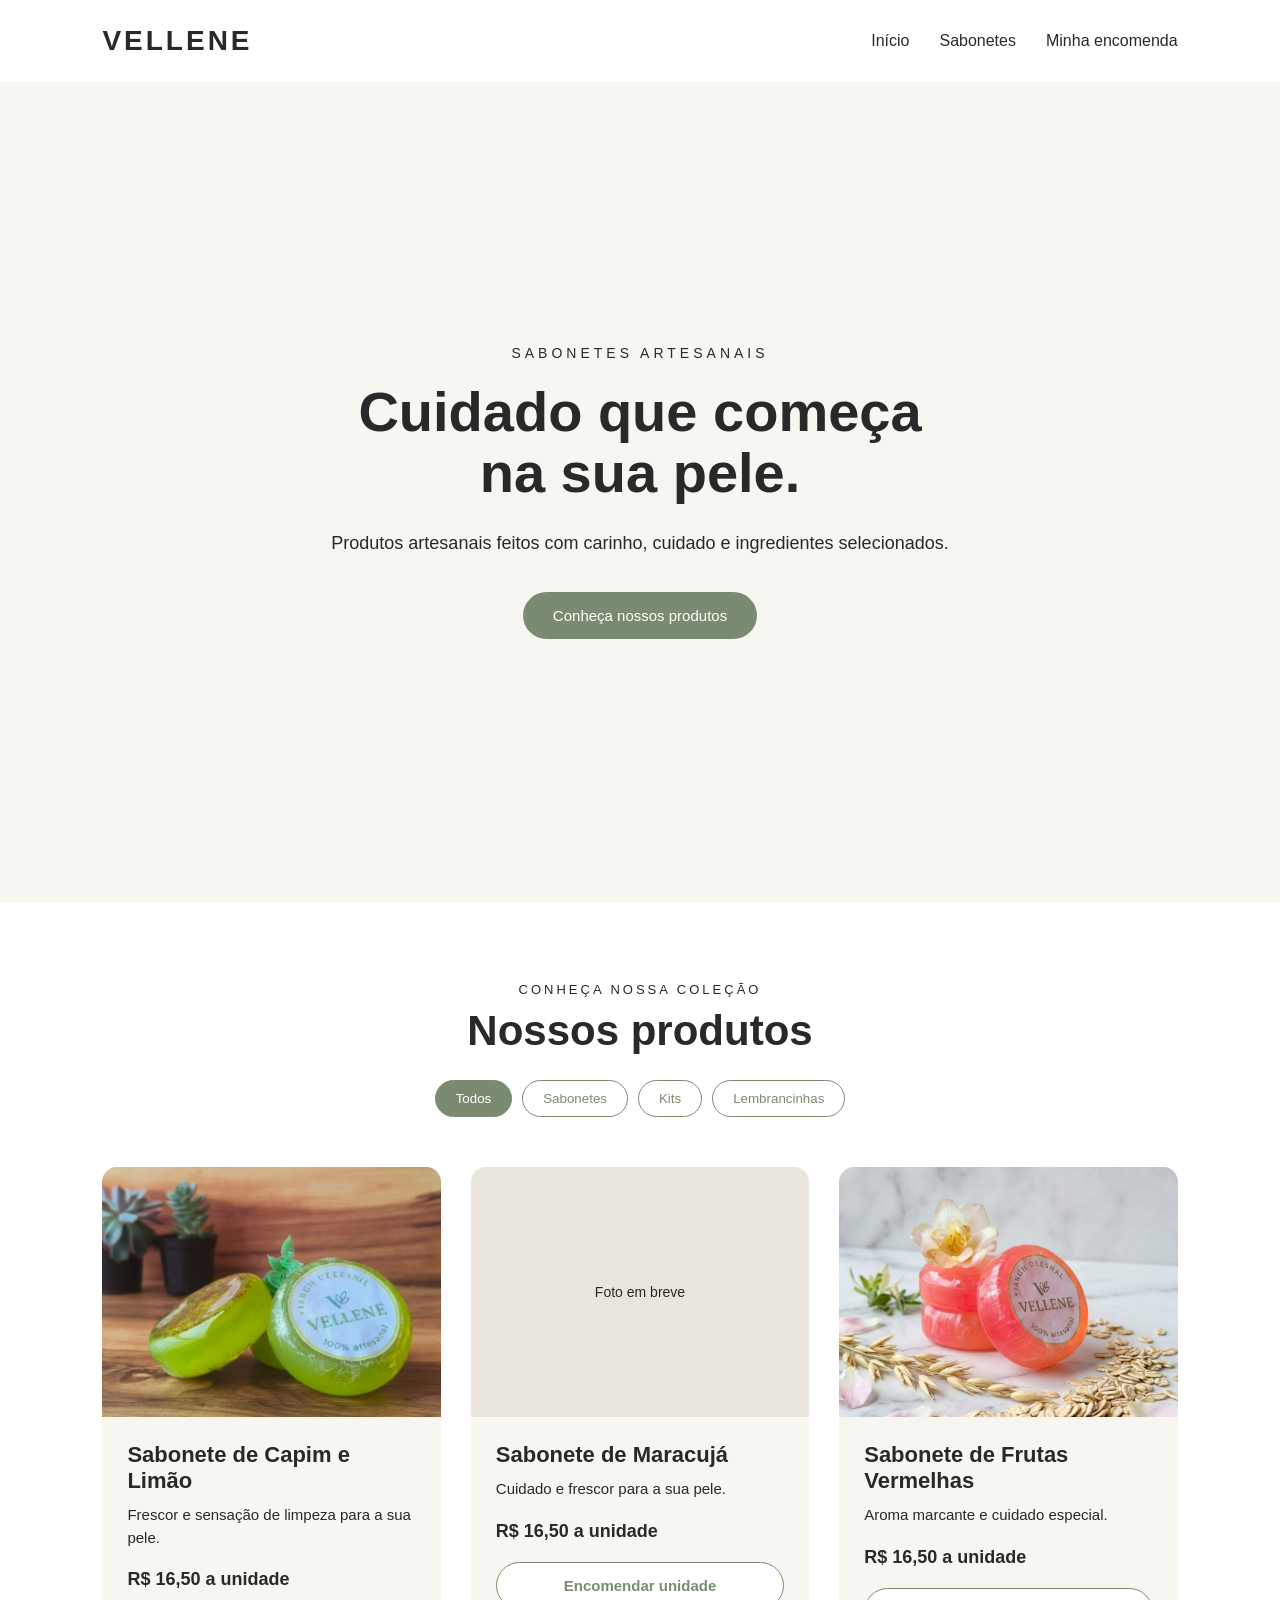
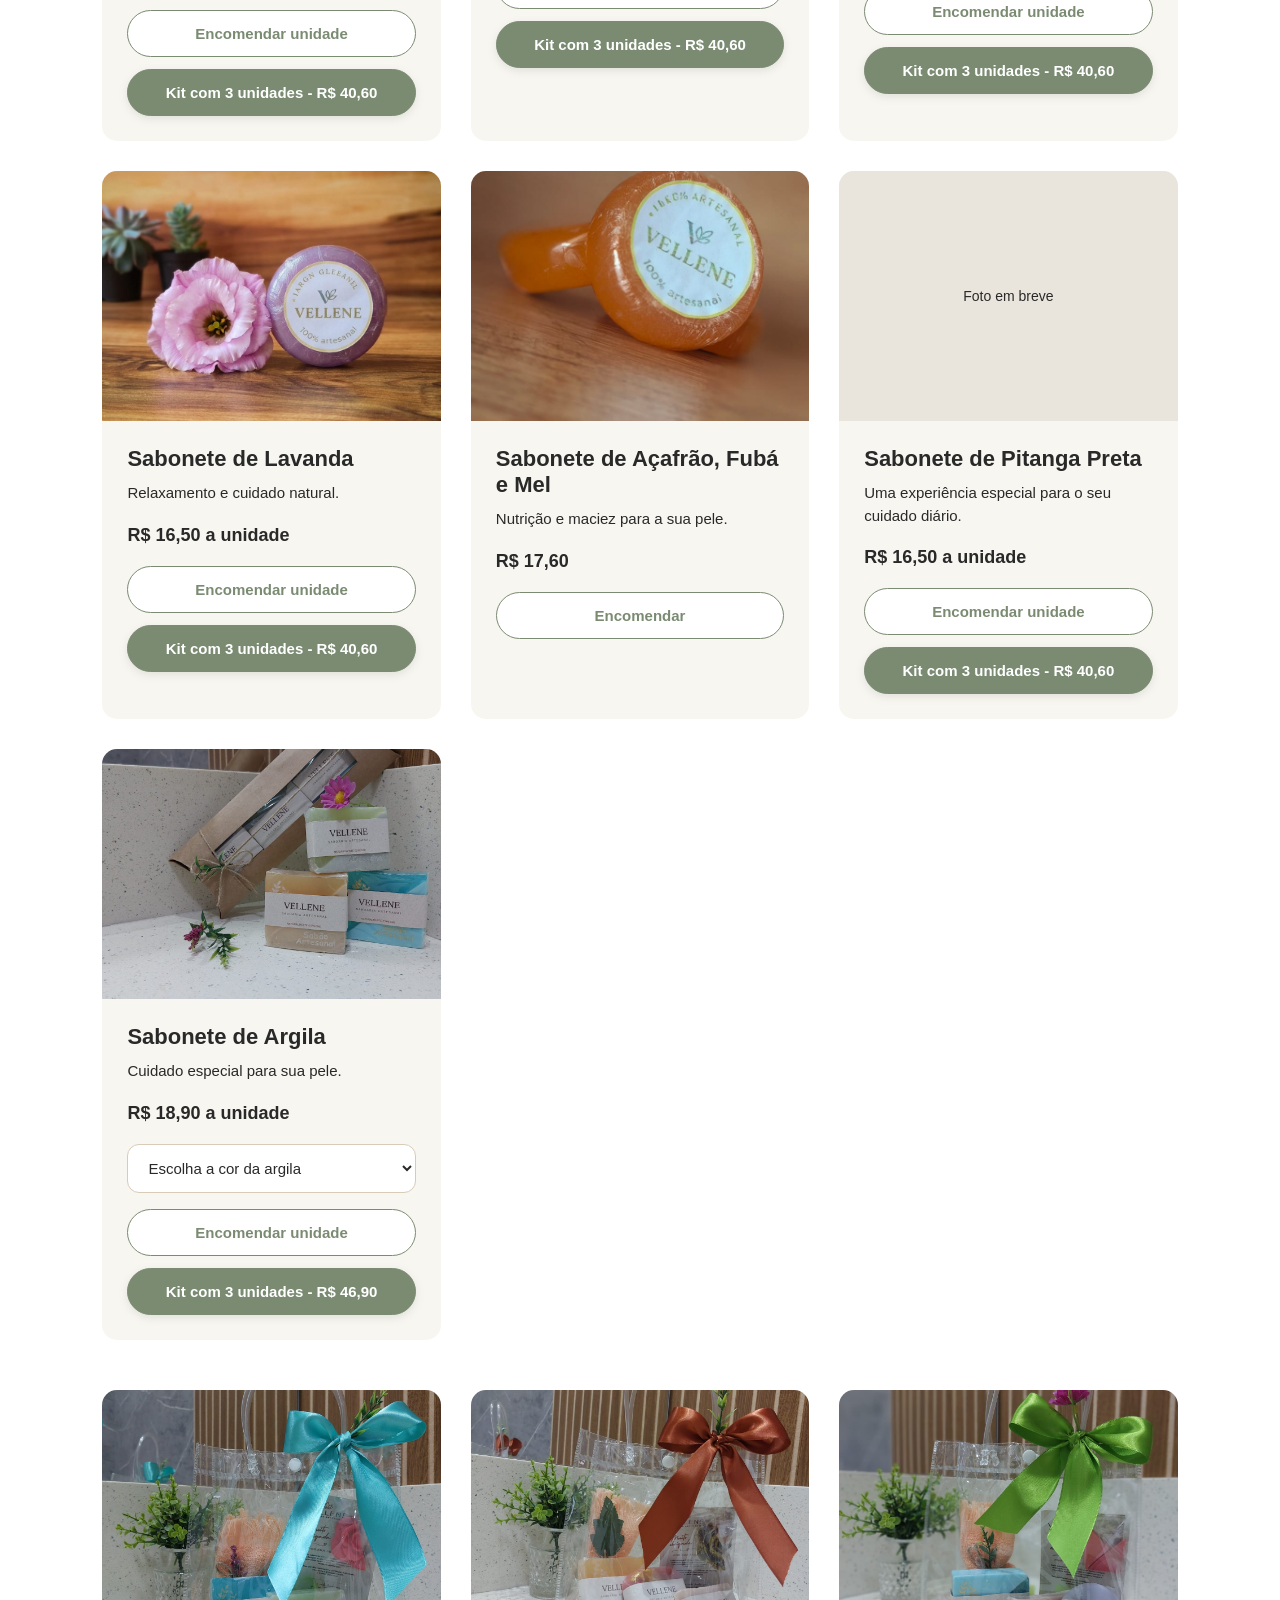
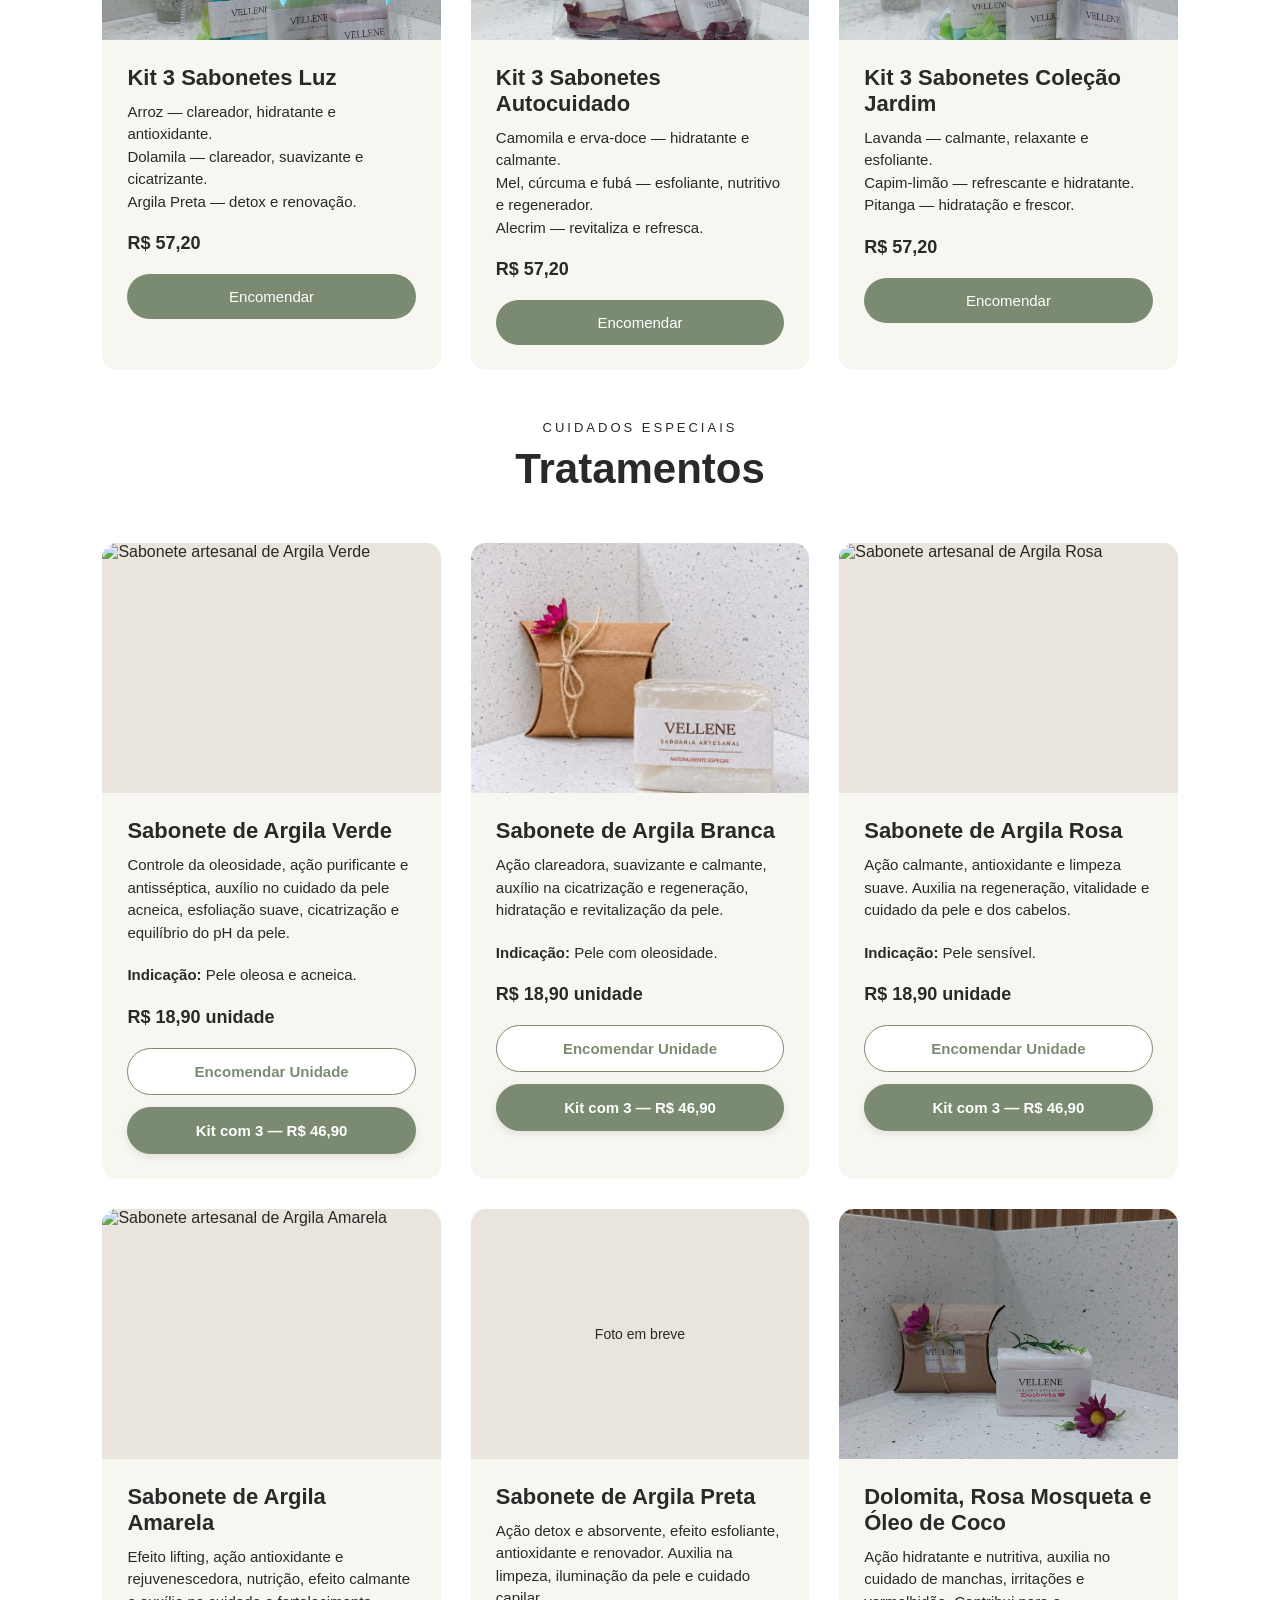
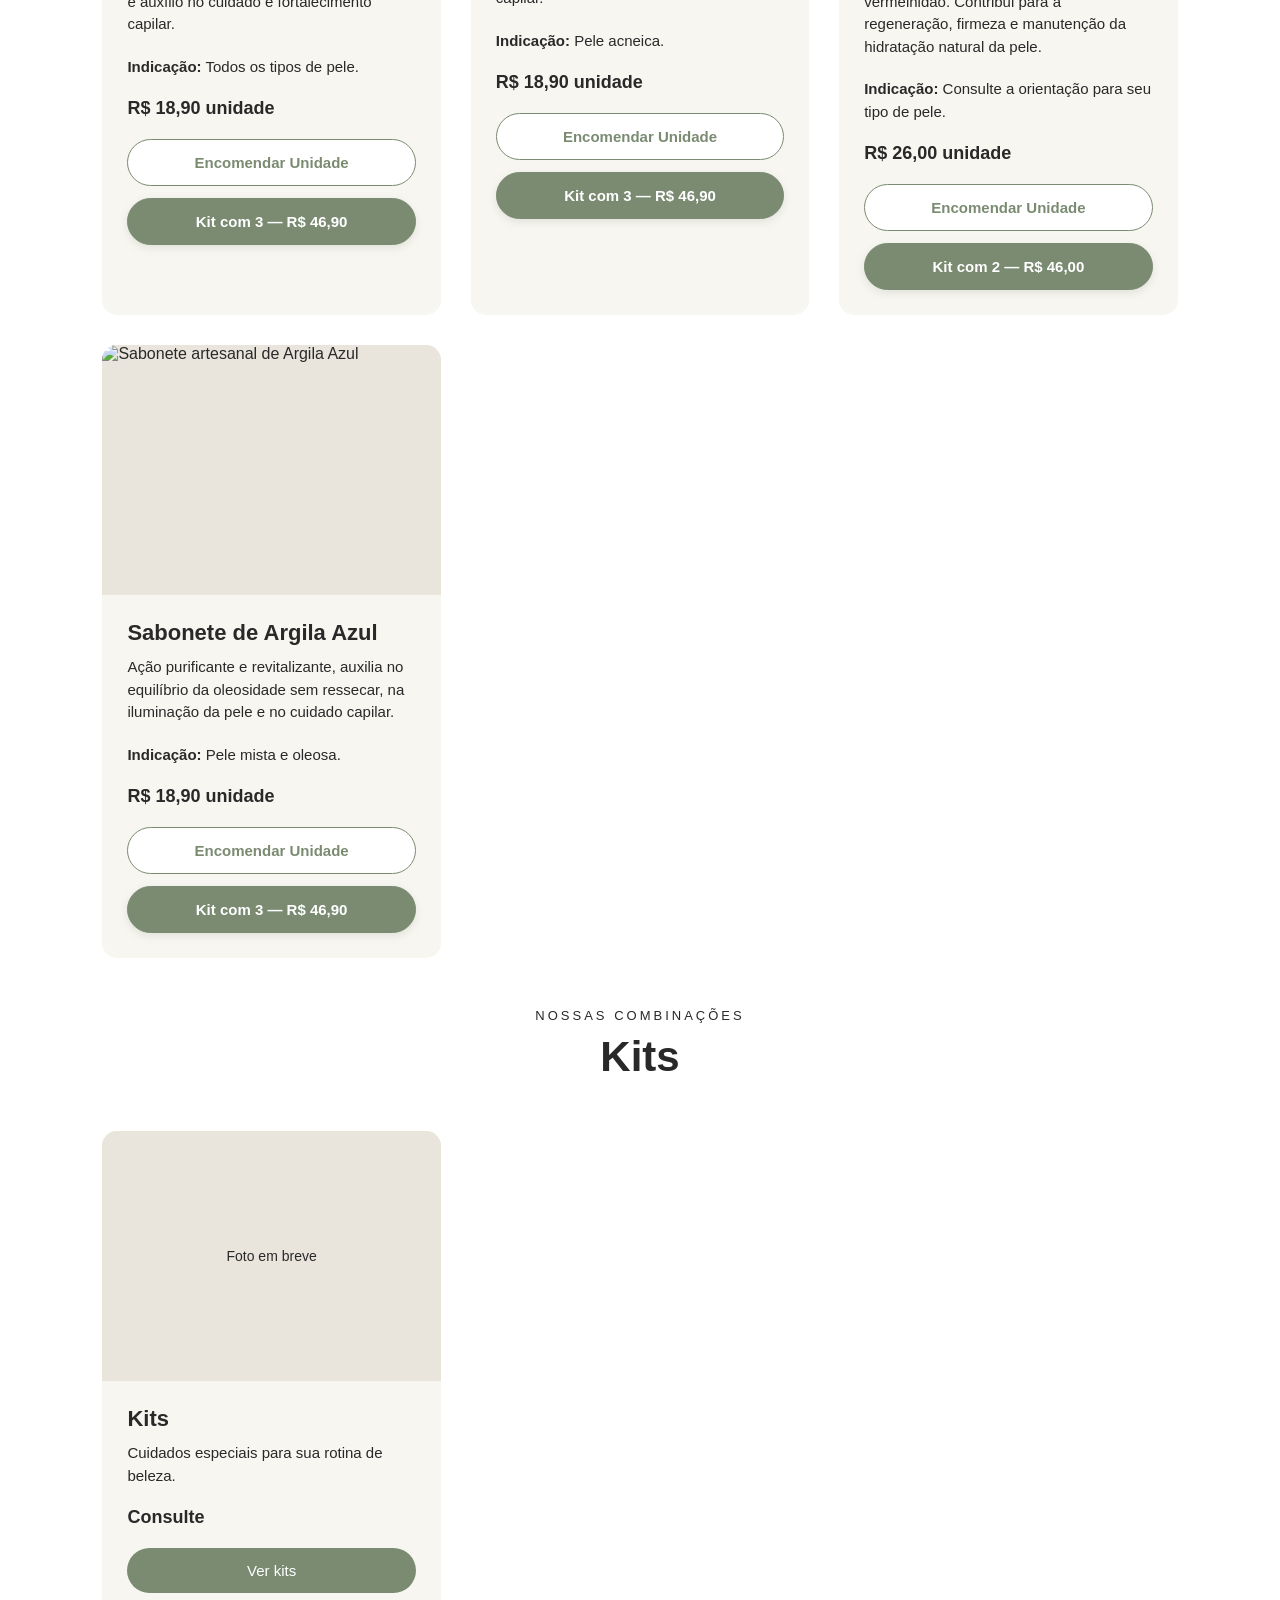
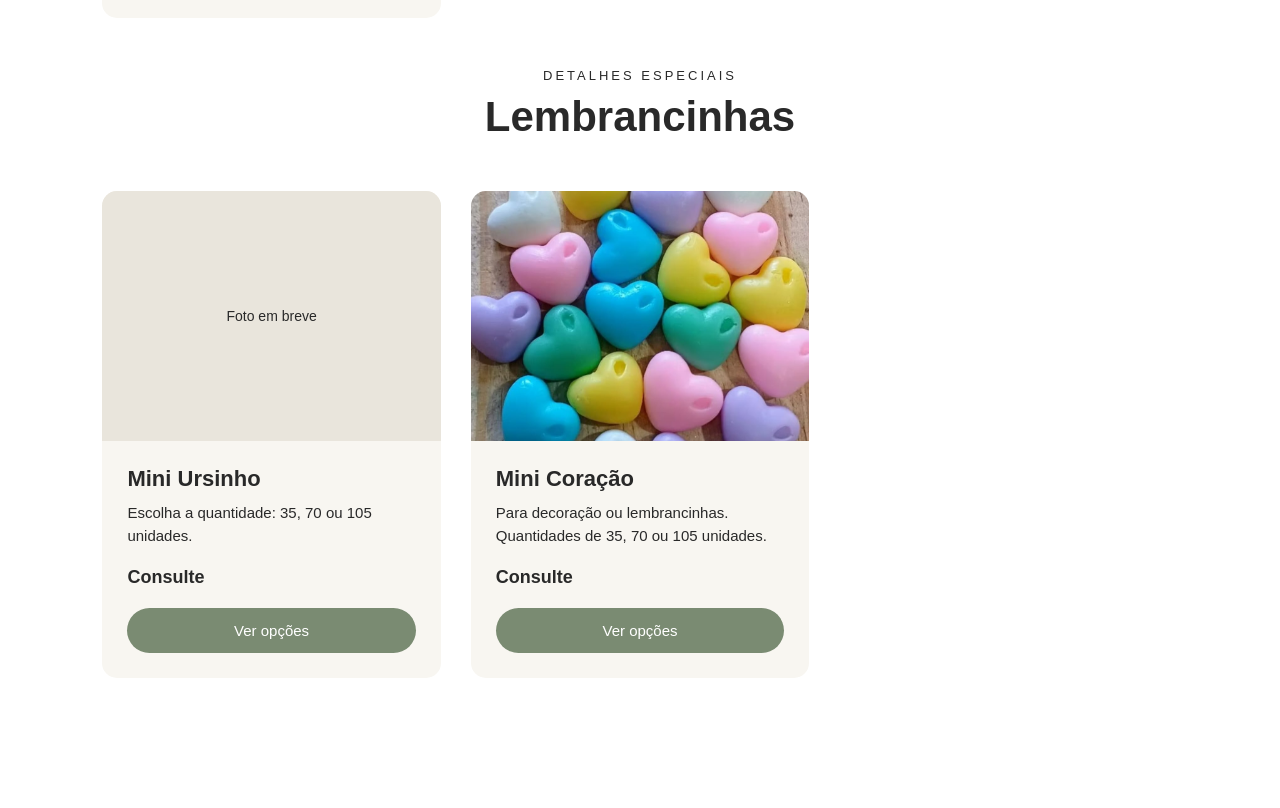
==== index.html @ ea8d0b85 "Add files via upload Primeira publicação do site VELLENE" ====
<!DOCTYPE html>
<html lang="pt-BR">

<head>
    <meta charset="UTF-8">
    <meta name="viewport" content="width=device-width, initial-scale=1.0">

    <title>VELLENE | Sabonetes Artesanais</title>

    <link rel="stylesheet" href="css/styles.css">
</head>

<body>

    <!-- CABEÇALHO -->

    <header>

        <h1>VELLENE</h1>

        <nav>
            <a href="#inicio">Início</a>
            <a href="#sabonetes">Sabonetes</a>
            <a href="encomenda.html">Minha encomenda</a>
        </nav>

    </header>


    <main>

        <!-- HERO -->

        <section class="hero" id="inicio">

            <div class="hero-content">

                <p class="hero-subtitle">
                    SABONETES ARTESANAIS
                </p>

                <h2>
                    Cuidado que começa<br>
                    na sua pele.
                </h2>

                <p class="hero-text">
                    Produtos artesanais feitos com carinho,
                    cuidado e ingredientes selecionados.
                </p>

                <a href="#sabonetes" class="hero-button">
                    Conheça nossos produtos
                </a>

            </div>

        </section>


        <!-- PRODUTOS -->

        <section class="products">

            <div class="products-header">

                <p>CONHEÇA NOSSA COLEÇÃO</p>

                <h2>Nossos produtos</h2>


                <!-- FILTROS -->

                <div class="category-buttons">

                    <button
                        class="category-button active"
                        data-category="todos">
                        Todos
                    </button>

                    <button
                        class="category-button"
                        data-category="sabonetes">
                        Sabonetes
                    </button>

                    <button
                        class="category-button"
                        data-category="kits">
                        Kits
                    </button>

                    <button
                        class="category-button"
                        data-category="lembrancinhas">
                        Lembrancinhas
                    </button>

                </div>

            </div>


            
<!-- SABONETES -->

<section id="sabonetes">

    <div class="products-grid">

        <!-- CAPIM E LIMÃO -->
        <div class="product-card" data-category="sabonetes">

            <div class="product-image">
    <img
        src="images/sabonete-capim-limao.jpg"
        alt="Sabonete artesanal de Capim e Limão"
    >
</div>

            <div class="product-info">
                <h3>Sabonete de Capim e Limão</h3>

                <p>Frescor e sensação de limpeza para a sua pele.</p>

                <span class="product-price">R$ 16,50 a unidade</span>

                <button class="order-button"
                    data-product="Sabonete de Capim e Limão"
                    data-price="16.50">
                    Encomendar unidade
                </button>

                <button class="order-button"
                    data-product="Kit 3 unidades - Capim e Limão"
                    data-price="40.60">
                    Kit com 3 unidades - R$ 40,60
                </button>
            </div>
        </div>

        <!-- MARACUJÁ -->
        <div class="product-card" data-category="sabonetes">

            <div class="product-image">
                <span>Foto em breve</span>
            </div>

            <div class="product-info">
                <h3>Sabonete de Maracujá</h3>

                <p>Cuidado e frescor para a sua pele.</p>

                <span class="product-price">R$ 16,50 a unidade</span>

                <button class="order-button"
                    data-product="Sabonete de Maracujá"
                    data-price="16.50">
                    Encomendar unidade
                </button>

                <button class="order-button"
                    data-product="Kit 3 unidades - Maracujá"
                    data-price="40.60">
                    Kit com 3 unidades - R$ 40,60
                </button>
            </div>
        </div>

        <!-- FRUTAS VERMELHAS -->
        <div class="product-card" data-category="sabonetes">

            <div class="product-image">
    <img
        src="images/sabonete-frutas-vermelhas.jpg"
        alt="Sabonete artesanal de Frutas Vermelhas"
    >
</div>

            <div class="product-info">
                <h3>Sabonete de Frutas Vermelhas</h3>

                <p>Aroma marcante e cuidado especial.</p>

                <span class="product-price">R$ 16,50 a unidade</span>

                <button class="order-button"
                    data-product="Sabonete de Frutas Vermelhas"
                    data-price="16.50">
                    Encomendar unidade
                </button>

                <button class="order-button"
                    data-product="Kit 3 unidades - Frutas Vermelhas"
                    data-price="40.60">
                    Kit com 3 unidades - R$ 40,60
                </button>
            </div>
        </div>

        <!-- LAVANDA -->
        <div class="product-card" data-category="sabonetes">

            <div class="product-image">
    <img
        src="images/sabonete-lavanda.jpg"
        alt="Sabonete artesanal de Lavanda"
    >
</div>

            <div class="product-info">
                <h3>Sabonete de Lavanda</h3>

                <p>Relaxamento e cuidado natural.</p>

                <span class="product-price">R$ 16,50 a unidade</span>

                <button class="order-button"
                    data-product="Sabonete de Lavanda"
                    data-price="16.50">
                    Encomendar unidade
                </button>

                <button class="order-button"
                    data-product="Kit 3 unidades - Lavanda"
                    data-price="40.60">
                    Kit com 3 unidades - R$ 40,60
                </button>
            </div>
        </div>

        <!-- AÇAFRÃO, FUBÁ E MEL -->
        <div class="product-card" data-category="sabonetes">

            <div class="product-image">
    <img
        src="images/sabonete-acafrao-fuba-mel.jpg"
        alt="Sabonete artesanal de Açafrão, Fubá e Mel"
    >
</div>

            <div class="product-info">
                <h3>Sabonete de Açafrão, Fubá e Mel</h3>

                <p>Nutrição e maciez para a sua pele.</p>

                <span class="product-price">R$ 17,60</span>

                <button class="order-button"
                    data-product="Sabonete de Açafrão, Fubá e Mel"
                    data-price="17.60">
                    Encomendar
                </button>
            </div>
        </div>

        <!-- PITANGA PRETA -->
        <div class="product-card" data-category="sabonetes">

            <div class="product-image">
                <span>Foto em breve</span>
            </div>

            <div class="product-info">
                <h3>Sabonete de Pitanga Preta</h3>

                <p>Uma experiência especial para o seu cuidado diário.</p>

                <span class="product-price">R$ 16,50 a unidade</span>

                <button class="order-button"
                    data-product="Sabonete de Pitanga Preta"
                    data-price="16.50">
                    Encomendar unidade
                </button>

                <button class="order-button"
                    data-product="Kit 3 unidades - Pitanga Preta"
                    data-price="40.60">
                    Kit com 3 unidades - R$ 40,60
                </button>
            </div>
        </div>

        <!-- ARGILA -->
        <div class="product-card" data-category="sabonetes">

            <div class="product-image">
    <img
        src="images/sabonete-argila.jpg"
        alt="Sabonete artesanal de Argila"
    >
</div>

            <div class="product-info">
                <h3>Sabonete de Argila</h3>

                <p>Cuidado especial para sua pele.</p>

                <span class="product-price">R$ 18,90 a unidade</span>

                <select class="order-option">
                    <option value="">Escolha a cor da argila</option>
                    <option>Branca</option>
                    <option>Verde</option>
                    <option>Amarela</option>
                    <option>Rosa</option>
                    <option>Preta</option>
                </select>

                <button class="order-button"
                    data-product="Sabonete de Argila"
                    data-price="18.90">
                    Encomendar unidade
                </button>

                <button class="order-button"
                    data-product="Kit 3 unidades - Sabonete de Argila"
                    data-price="46.90">
                    Kit com 3 unidades - R$ 46,90
                </button>
            </div>
        </div>

    </div>

</section>



            <!-- KITS -->

            <section id="kits">
    <div class="products-grid">

        <div class="product-card" data-category="kits">
            <div class="product-image">
    <img
        src="images/kit-luz.jpg"
        alt="Kit 3 Sabonetes Luz"
    >
</div>

            <div class="product-info">
                <h3>Kit 3 Sabonetes Luz</h3>

                <p>
                    Arroz — clareador, hidratante e antioxidante.<br>
                    Dolamila — clareador, suavizante e cicatrizante.<br>
                    Argila Preta — detox e renovação.
                </p>

                <span class="product-price">R$ 57,20</span>

                <button class="order-button"
                    data-product="Kit 3 Sabonetes Luz"
                    data-price="57.20">
                    Encomendar
                </button>
            </div>
        </div>


        <div class="product-card" data-category="kits">
            <div class="product-image">
    <img
        src="images/kit-autocuidado.jpg"
        alt="Kit 3 Sabonetes Autocuidado"
    >
</div>

            <div class="product-info">
                <h3>Kit 3 Sabonetes Autocuidado</h3>

                <p>
                    Camomila e erva-doce — hidratante e calmante.<br>
                    Mel, cúrcuma e fubá — esfoliante, nutritivo e regenerador.<br>
                    Alecrim — revitaliza e refresca.
                </p>

                <span class="product-price">R$ 57,20</span>

                <button class="order-button"
                    data-product="Kit 3 Sabonetes Autocuidado"
                    data-price="57.20">
                    Encomendar
                </button>
            </div>
        </div>


        <div class="product-card" data-category="kits">
            <div class="product-image">
    <img
        src="images/kit-jardim.jpg"
        alt="Kit 3 Sabonetes Coleção Jardim"
    >
</div>

            <div class="product-info">
                <h3>Kit 3 Sabonetes Coleção Jardim</h3>

                <p>
                    Lavanda — calmante, relaxante e esfoliante.<br>
                    Capim-limão — refrescante e hidratante.<br>
                    Pitanga — hidratação e frescor.
                </p>

                <span class="product-price">R$ 57,20</span>

                <button class="order-button"
                    data-product="Kit 3 Sabonetes Coleção Jardim"
                    data-price="57.20">
                    Encomendar
                </button>
            </div>
        </div>

    </div>
</section>


                    

<!-- TRATAMENTOS -->

<section id="tratamentos">

    <div class="products-header">
        <p>CUIDADOS ESPECIAIS</p>
        <h2>Tratamentos</h2>
    </div>

    <div class="products-grid">

        <!-- ARGILA VERDE -->
        <div class="product-card" data-category="tratamentos">
            <div class="product-image">
                <img
                    src="images/sabonete-argila-verde.jpg"
                    alt="Sabonete artesanal de Argila Verde"
                >

            </div>

            <div class="product-info">
                <h3>Sabonete de Argila Verde</h3>
                <p>
                    Controle da oleosidade, ação purificante e antisséptica,
                    auxílio no cuidado da pele acneica, esfoliação suave,
                    cicatrização e equilíbrio do pH da pele.
                </p>
                <p><strong>Indicação:</strong> Pele oleosa e acneica.</p>

                <span class="product-price">R$ 18,90 unidade</span>

                
<button class="order-button"
    data-product="Sabonete de Argila Verde"
    data-price="18.90">
    Encomendar Unidade
</button>

<button class="order-button"
    data-product="Kit 3 unidades - Sabonete de Argila Verde"
    data-price="46.90">
    Kit com 3 — R$ 46,90
</button>

            </div>
        </div>

        <!-- ARGILA BRANCA -->
        <div class="product-card" data-category="tratamentos">
            <div class="product-image">
                <img
                    src="images/sabonete-argila-azul.jpg"
                    alt="Sabonete artesanal de Argila Branca"
                >

            </div>

            <div class="product-info">
                <h3>Sabonete de Argila Branca</h3>
                <p>
                    Ação clareadora, suavizante e calmante,
                    auxílio na cicatrização e regeneração,
                    hidratação e revitalização da pele.
                </p>
                <p><strong>Indicação:</strong> Pele com oleosidade.</p>

                <span class="product-price">R$ 18,90 unidade</span>

                <button class="order-button"
                    data-product="Sabonete de Argila Branca"
                    data-price="18.90">
                    Encomendar Unidade
                </button>

                <button class="order-button"
                    data-product="Kit 3 unidades - Sabonete de Argila Branca"
                    data-price="46.90">
                    Kit com 3 — R$ 46,90
                </button>
            </div>
        </div>

        <!-- ARGILA ROSA -->
        <div class="product-card" data-category="tratamentos">
            <div class="product-image">
                <img
                    src="images/sabonete-argila-rosa.jpg"
                    alt="Sabonete artesanal de Argila Rosa"
                >

            </div>

            <div class="product-info">
                <h3>Sabonete de Argila Rosa</h3>
                <p>
                    Ação calmante, antioxidante e limpeza suave.
                    Auxilia na regeneração, vitalidade e cuidado
                    da pele e dos cabelos.
                </p>
                <p><strong>Indicação:</strong> Pele sensível.</p>

                <span class="product-price">R$ 18,90 unidade</span>

                <button class="order-button"
                    data-product="Sabonete de Argila Rosa"
                    data-price="18.90">
                    Encomendar Unidade
                </button>

                <button class="order-button"
                    data-product="Kit 3 unidades - Sabonete de Argila Rosa"
                    data-price="46.90">
                    Kit com 3 — R$ 46,90
                </button>
            </div>
        </div>

        <!-- ARGILA AMARELA -->
        <div class="product-card" data-category="tratamentos">
            <div class="product-image">
                <img
                    src="images/sabonete-argila-amarela.jpg"
                    alt="Sabonete artesanal de Argila Amarela"
                >
            </div>

            <div class="product-info">
                <h3>Sabonete de Argila Amarela</h3>
                <p>
                    Efeito lifting, ação antioxidante e rejuvenescedora,
                    nutrição, efeito calmante e auxílio no cuidado
                    e fortalecimento capilar.
                </p>
                <p><strong>Indicação:</strong> Todos os tipos de pele.</p>

                <span class="product-price">R$ 18,90 unidade</span>

                <button class="order-button"
                    data-product="Sabonete de Argila Amarela"
                    data-price="18.90">
                    Encomendar Unidade
                </button>

                <button class="order-button"
                    data-product="Kit 3 unidades - Sabonete de Argila Amarela"
                    data-price="46.90">
                    Kit com 3 — R$ 46,90
                </button>
            </div>
        </div>

        <!-- ARGILA PRETA -->
        <div class="product-card" data-category="tratamentos">
            <div class="product-image">
                <span>Foto em breve</span>
            </div>

            <div class="product-info">
                <h3>Sabonete de Argila Preta</h3>
                <p>
                    Ação detox e absorvente, efeito esfoliante,
                    antioxidante e renovador. Auxilia na limpeza,
                    iluminação da pele e cuidado capilar.
                </p>
                <p><strong>Indicação:</strong> Pele acneica.</p>

                <span class="product-price">R$ 18,90 unidade</span>

                <button class="order-button"
                    data-product="Sabonete de Argila Preta"
                    data-price="18.90">
                    Encomendar Unidade
                </button>

                <button class="order-button"
                    data-product="Kit 3 unidades - Sabonete de Argila Preta"
                    data-price="46.90">
                    Kit com 3 — R$ 46,90
                </button>
            </div>
        </div>

        <!-- DOLOMITA, ROSA MOSQUETA E ÓLEO DE COCO -->
        <div class="product-card" data-category="tratamentos">
            <div class="product-image">
                <img
                    src="images/Sabonete-Argila-Dolamita.jpg"
                    alt="Sabonete artesanal de Dolomita, Rosa Mosqueta e Óleo de Coco"
                >
                </div>

            <div class="product-info">
                <h3>Dolomita, Rosa Mosqueta e Óleo de Coco</h3>
                <p>
                    Ação hidratante e nutritiva, auxilia no cuidado
                    de manchas, irritações e vermelhidão.
                    Contribui para a regeneração, firmeza e
                    manutenção da hidratação natural da pele.
                </p>
                <p><strong>Indicação:</strong> Consulte a orientação para seu tipo de pele.</p>

                <span class="product-price">R$ 26,00 unidade</span>

                <button class="order-button"
                    data-product="Sabonete de Dolomita, Rosa Mosqueta e Óleo de Coco"
                    data-price="26.00">
                    Encomendar Unidade
                </button>

                <button class="order-button"
                    data-product="Kit 2 unidades - Sabonete de Dolomita, Rosa Mosqueta e Óleo de Coco"
                    data-price="46.00">
                    Kit com 2 — R$ 46,00
                </button>
            </div>
        </div>

        <!-- ARGILA AZUL -->
        <div class="product-card" data-category="tratamentos">
            <div class="product-image">
                <img
                    src="images/sabonete-argila-branca.jpg"
                    alt="Sabonete artesanal de Argila Azul"
                >
                </div>

            <div class="product-info">
                <h3>Sabonete de Argila Azul</h3>
                <p>
                    Ação purificante e revitalizante, auxilia no
                    equilíbrio da oleosidade sem ressecar,
                    na iluminação da pele e no cuidado capilar.
                </p>
                <p><strong>Indicação:</strong> Pele mista e oleosa.</p>

                <span class="product-price">R$ 18,90 unidade</span>

                <button class="order-button"
                    data-product="Sabonete de Argila Azul"
                    data-price="18.90">
                    Encomendar Unidade
                </button>

                <button class="order-button"
                    data-product="Kit 3 unidades - Sabonete de Argila Azul"
                    data-price="46.90">
                    Kit com 3 — R$ 46,90
                </button>
            </div>
        </div>

    </div>

</section>




                    <!-- KITS -->

<section id="kits">

    <div class="products-header">
        <p>NOSSAS COMBINAÇÕES</p>
        <h2>Kits</h2>
    </div>

    <div class="products-grid">

        <div class="product-card" data-category="kits">

            <div class="product-image">
                <span>Foto em breve</span>
            </div>

            <div class="product-info">

                <h3>Kits</h3>

                <p>
                    Cuidados especiais para
                    sua rotina de beleza.
                </p>

                <span class="product-price">
                    Consulte
                </span>

                <a href="kits.html" class="order-button">
                    Ver kits
                </a>

            </div>

        </div>

    </div>

</section>


<!-- LEMBRANCINHAS -->

<section id="lembrancinhas">

    <div class="products-header">
        <p>DETALHES ESPECIAIS</p>
        <h2>Lembrancinhas</h2>
    </div>

    <div class="products-grid">

  

        <!-- URSINHO MINI -->

        <div class="product-card" data-category="lembrancinhas">

            <div class="product-image">
                <span>Foto em breve</span>
            </div>

            <div class="product-info">

                <h3>Mini Ursinho</h3>

                <p>
                    Escolha a quantidade:
                    35, 70 ou 105 unidades.
                </p>

                <span class="product-price">
                    Consulte
                </span>

                <a href="lembrancinhas.html" class="order-button">
                    Ver opções
                </a>

            </div>

        </div>


        <!-- CORAÇÂO -->

        <div class="product-card" data-category="lembrancinhas">

            <div class="product-image">
    <img
        src="images/lembrancinhas-coracao.jpg"
        alt="Coração com cor"
    >
</div>

            <div class="product-info">

                <h3>Mini Coração</h3>

                <p>
                    Para decoração ou lembrancinhas.
                    Quantidades de 35, 70 ou 105 unidades.
                </p>

                <span class="product-price">
                    Consulte
                </span>

                <a href="lembrancinhas.html" class="order-button">
                    Ver opções
                </a>

            </div>

        </div>

    </div>

</section>

    </main>

    <script src="script.js"></script>
</body>
</html>
---- css/styles.css ----
* {
    margin: 0;
    padding: 0;
    box-sizing: border-box;
}


:root {

    --creme: #F8F6F1;

    --preto: #292929;

    --verde: #7A8B72;

    --bege: #D8CBB8;

    --marrom: #8B7561;

}


body {

    font-family: Arial, sans-serif;

    background-color: var(--creme);

    color: var(--preto);

}


/* =========================
   CABEÇALHO
========================= */

header {

    position: sticky;

    top: 0;

    z-index: 1000;

    display: flex;

    justify-content: space-between;

    align-items: center;

    padding: 25px 8%;

    background-color: white;

}


header h1 {

    font-size: 28px;

    letter-spacing: 3px;

}


nav {

    display: flex;

    gap: 30px;

}


nav a {

    text-decoration: none;

    color: var(--preto);

    font-size: 16px;

    transition: 0.3s;

}


nav a:hover {

    color: var(--verde);

}


/* =========================
   HERO
========================= */

.hero {

    min-height: calc(100vh - 80px);

    display: flex;

    align-items: center;

    justify-content: center;

    text-align: center;

    padding: 80px 8%;

}


.hero-content {

    max-width: 700px;

}


.hero-subtitle {

    font-size: 14px;

    letter-spacing: 4px;

    margin-bottom: 20px;

}


.hero h2 {

    font-size: 56px;

    line-height: 1.1;

    margin-bottom: 25px;

}


.hero-text {

    font-size: 18px;

    line-height: 1.6;

    margin-bottom: 35px;

}


.hero-button {

    display: inline-block;

    padding: 15px 30px;

    border-radius: 30px;

    background-color: var(--verde);

    color: white;

    text-decoration: none;

    font-size: 15px;

    transition: 0.3s;

}


.hero-button:hover {

    background-color: var(--marrom);

    transform: translateY(-3px);

}


/* =========================
   PRODUTOS
========================= */

.products {

    padding: 80px 8%;

    background-color: white;

}


.products-header {

    text-align: center;

    margin-bottom: 50px;

}


.products-header p {

    font-size: 13px;

    letter-spacing: 3px;

    margin-bottom: 10px;

}


.products-header h2 {
    font-size: 42px;
    margin-top: 5px;
}

.order-section .products-header {
    margin-bottom: 60px;
}

.order-section .products-header p {
    color: var(--verde);
    font-weight: bold;
}

.products-grid {

    display: grid;

    grid-template-columns:
        repeat(3, 1fr);

    gap: 30px;

    margin-bottom: 50px;

}


.product-card {

    background-color: var(--creme);

    border-radius: 15px;

    overflow: hidden;

    transition: 0.3s;

}


.product-card:hover {

    transform: translateY(-5px);

}


.product-image {

    width: 100%;

    height: 250px;

    display: flex;

    align-items: center;

    justify-content: center;

    background-color: #e9e5dc;

    overflow: hidden;

}


.product-image span {

    font-size: 14px;

}


.product-image img {

    width: 100%;

    height: 100%;

    object-fit: cover;

}


.product-info {

    padding: 25px;

}


.product-info h3 {

    font-size: 22px;

    margin-bottom: 10px;

}


.product-info p {

    font-size: 15px;

    line-height: 1.5;

    margin-bottom: 20px;

}


.product-price {

    display: block;

    font-size: 18px;

    font-weight: bold;

    margin-bottom: 20px;

}


.product-info button {

    width: 100%;

    padding: 13px;

    border: none;

    border-radius: 25px;

    background-color: var(--verde);

    color: white;

    cursor: pointer;

    transition: 0.3s;

}


.product-info button:hover {

    background-color: var(--marrom);

    transform: translateY(-3px);

}


/* =========================
   FILTROS
========================= */

.category-buttons {

    display: flex;

    justify-content: center;

    gap: 10px;

    margin-top: 25px;

    flex-wrap: wrap;

}


.category-button {

    padding: 10px 20px;

    border: 1px solid var(--verde);

    border-radius: 25px;

    background-color: transparent;

    color: var(--verde);

    cursor: pointer;

    transition: 0.3s;

}


.category-button:hover {

    background-color: var(--verde);

    color: white;

    transform: translateY(-2px);

}


.category-button.active {

    background-color: var(--verde);

    color: white;

}


/* =========================
   MINHA ENCOMENDA
========================= */

.order-section {
    padding: 90px 8%;
    min-height: 80vh;
    background-color: var(--creme);
}

#order-list {

    max-width: 900px;

    margin: 0 auto;

}


/* =========================
   ITEM
========================= */

.order-item {
    background-color: white;
    padding: 25px 30px;
    margin-bottom: 18px;
    border-radius: 18px;
    display: flex;
    align-items: center;
    justify-content: space-between;
    gap: 25px;
    box-shadow: 0 5px 20px rgba(0, 0, 0, 0.06);
    transition: 0.3s;
}

.order-item:hover {
    transform: translateY(-2px);
}


.order-product {

    flex: 1;

}


.order-product h3 {
    font-size: 19px;
    margin-bottom: 8px;
}

.order-product span {
    font-size: 15px;
    font-weight: bold;
    color: var(--verde);
}


.order-product span {

    font-weight: bold;

    color: var(--verde);

}


/* =========================
   QUANTIDADE
========================= */

.quantity-control {
    display: flex;
    align-items: center;
    gap: 12px;
}

.quantity-control span {
    min-width: 30px;
    text-align: center;
    font-size: 17px;
    font-weight: bold;
}

.quantity-control button {
    width: 38px;
    height: 38px;
    border: 1px solid var(--bege);
    border-radius: 50%;
    background-color: var(--creme);
    color: var(--preto);
    font-size: 20px;
    cursor: pointer;
    transition: 0.25s;
}

.quantity-control button:hover {
    background-color: var(--verde);
    color: white;
    border-color: var(--verde);
    transform: scale(1.05);
}


.quantity-control button:hover {

    background-color: var(--verde);

    color: white;

}


/* =========================
   REMOVER
========================= */

.remove-button {
    border: none;
    padding: 10px 18px;
    border-radius: 20px;
    background-color: transparent;
    color: var(--marrom);
    font-size: 14px;
    cursor: pointer;
    transition: 0.25s;
}

.remove-button:hover {
    background-color: var(--marrom);
    color: white;
}


/* =========================
   TOTAL
========================= */

.order-total {
    max-width: 900px;
    margin: 35px auto 0;
    padding: 25px 10px;
    text-align: right;
    border-top: 1px solid var(--bege);
}

.order-total h3 {
    font-size: 26px;
    letter-spacing: 0.5px;
}


/* =========================
   FINALIZAR
========================= */

.finish-order-button {

    display: block;

    width: 100%;

    max-width: 900px;

    margin: 20px auto 0;

    padding: 15px;

    border: none;

    border-radius: 25px;

    background-color: var(--verde);

    color: white;

    font-size: 16px;

    font-weight: bold;

    cursor: pointer;

    transition: 0.3s;

}


.finish-order-button:hover {

    background-color: var(--marrom);

    transform: translateY(-3px);

}


/* =========================
   ENCOMENDA VAZIA
========================= */

.empty-order {

    text-align: center;

    padding: 60px 20px;

}


.empty-order h3 {

    font-size: 24px;

    margin-bottom: 10px;

}


.empty-order p {

    margin-bottom: 25px;

}


.empty-order a {

    display: inline-block;

    padding: 12px 25px;

    border-radius: 25px;

    background-color: var(--verde);

    color: white;

    text-decoration: none;

    transition: 0.3s;

}


.empty-order a:hover {

    background-color: var(--marrom);

}


/* =========================
   RESPONSIVIDADE
========================= */

@media (max-width: 768px) {


    header {

        padding: 20px;

    }


    nav {

        gap: 15px;

    }


    nav a {

        font-size: 14px;

    }


    .hero {

        padding: 60px 20px;

    }


    .hero h2 {

        font-size: 40px;

    }


    .hero-text {

        font-size: 16px;

    }


    .products {

        padding: 60px 20px;

    }


    .products-header h2 {

        font-size: 32px;

    }


    .products-grid {

        grid-template-columns: 1fr;

    }


    .order-section {

        padding: 60px 20px;

    }


    .order-item {

        flex-direction: column;

        align-items: stretch;

        text-align: center;

    }


    .quantity-control {

        justify-content: center;

    }


    .remove-button {

        width: 100%;

    }

}
.product-info .order-button {
    display: block;
    width: 100%;
    padding: 13px;
    border-radius: 25px;
    background-color: var(--verde);
    color: white;
    text-align: center;
    text-decoration: none;
    cursor: pointer;
    transition: 0.3s;
}

.product-info .order-button:hover {
    background-color: var(--marrom);
    transform: translateY(-3px);
}

/* OPÇÕES DAS LEMBRANCINHAS */

.order-option {
    display: block;
    width: 100%;
    padding: 14px 16px;
    margin-top: 12px;
    border: 1px solid var(--bege);
    border-radius: 12px;
    background-color: white;
    color: var(--preto);
    font-size: 15px;
    font-family: inherit;
    cursor: pointer;
    outline: none;
    transition: 0.25s;
}

.order-option:hover,
.order-option:focus {
    border-color: var(--verde);
    box-shadow: 0 0 0 3px rgba(122, 139, 114, 0.12);
}

/* Espaço entre opções e botão */
.product-info .order-option:last-of-type {
    margin-bottom: 16px;
}

/* Botões da página de lembrancinhas */
.product-info .order-button {
    display: block;
    width: 100%;
    padding: 14px;
    margin-top: 12px;
    border: none;
    border-radius: 25px;
    background-color: var(--verde);
    color: white;
    font-family: inherit;
    font-size: 15px;
    text-align: center;
    text-decoration: none;
    cursor: pointer;
    transition: 0.3s;
}

.product-info .order-button:hover {
    background-color: var(--marrom);
    transform: translateY(-2px);
}



/* =========================
   BOTÕES DOS SABONETES E TRATAMENTOS
========================= */

/* Botões de unidade */
.product-card[data-category="sabonetes"] .order-button:not([data-product^="Kit"]),
.product-card[data-category="tratamentos"] .order-button:not([data-product^="Kit"]) {
    margin-top: 12px;
    background-color: white;
    color: var(--verde);
    border: 1px solid var(--verde);
    font-weight: 600;
}

/* Efeito ao passar o mouse na unidade */
.product-card[data-category="sabonetes"] .order-button:not([data-product^="Kit"]):hover,
.product-card[data-category="tratamentos"] .order-button:not([data-product^="Kit"]):hover {
    background-color: var(--verde);
    color: white;
    transform: translateY(-2px);
}

/* Botões de kits */
.product-card[data-category="sabonetes"] .order-button[data-product^="Kit"],
.product-card[data-category="tratamentos"] .order-button[data-product^="Kit"] {
    margin-top: 12px;
    background-color: var(--verde);
    color: white;
    border: 1px solid var(--verde);
    font-weight: bold;
    box-shadow: 0 3px 8px rgba(122, 139, 114, 0.18);
}

/* Efeito ao passar o mouse nos kits */
.product-card[data-category="sabonetes"] .order-button[data-product^="Kit"]:hover,
.product-card[data-category="tratamentos"] .order-button[data-product^="Kit"]:hover {
    background-color: var(--marrom);
    border-color: var(--marrom);
    transform: translateY(-2px);
}
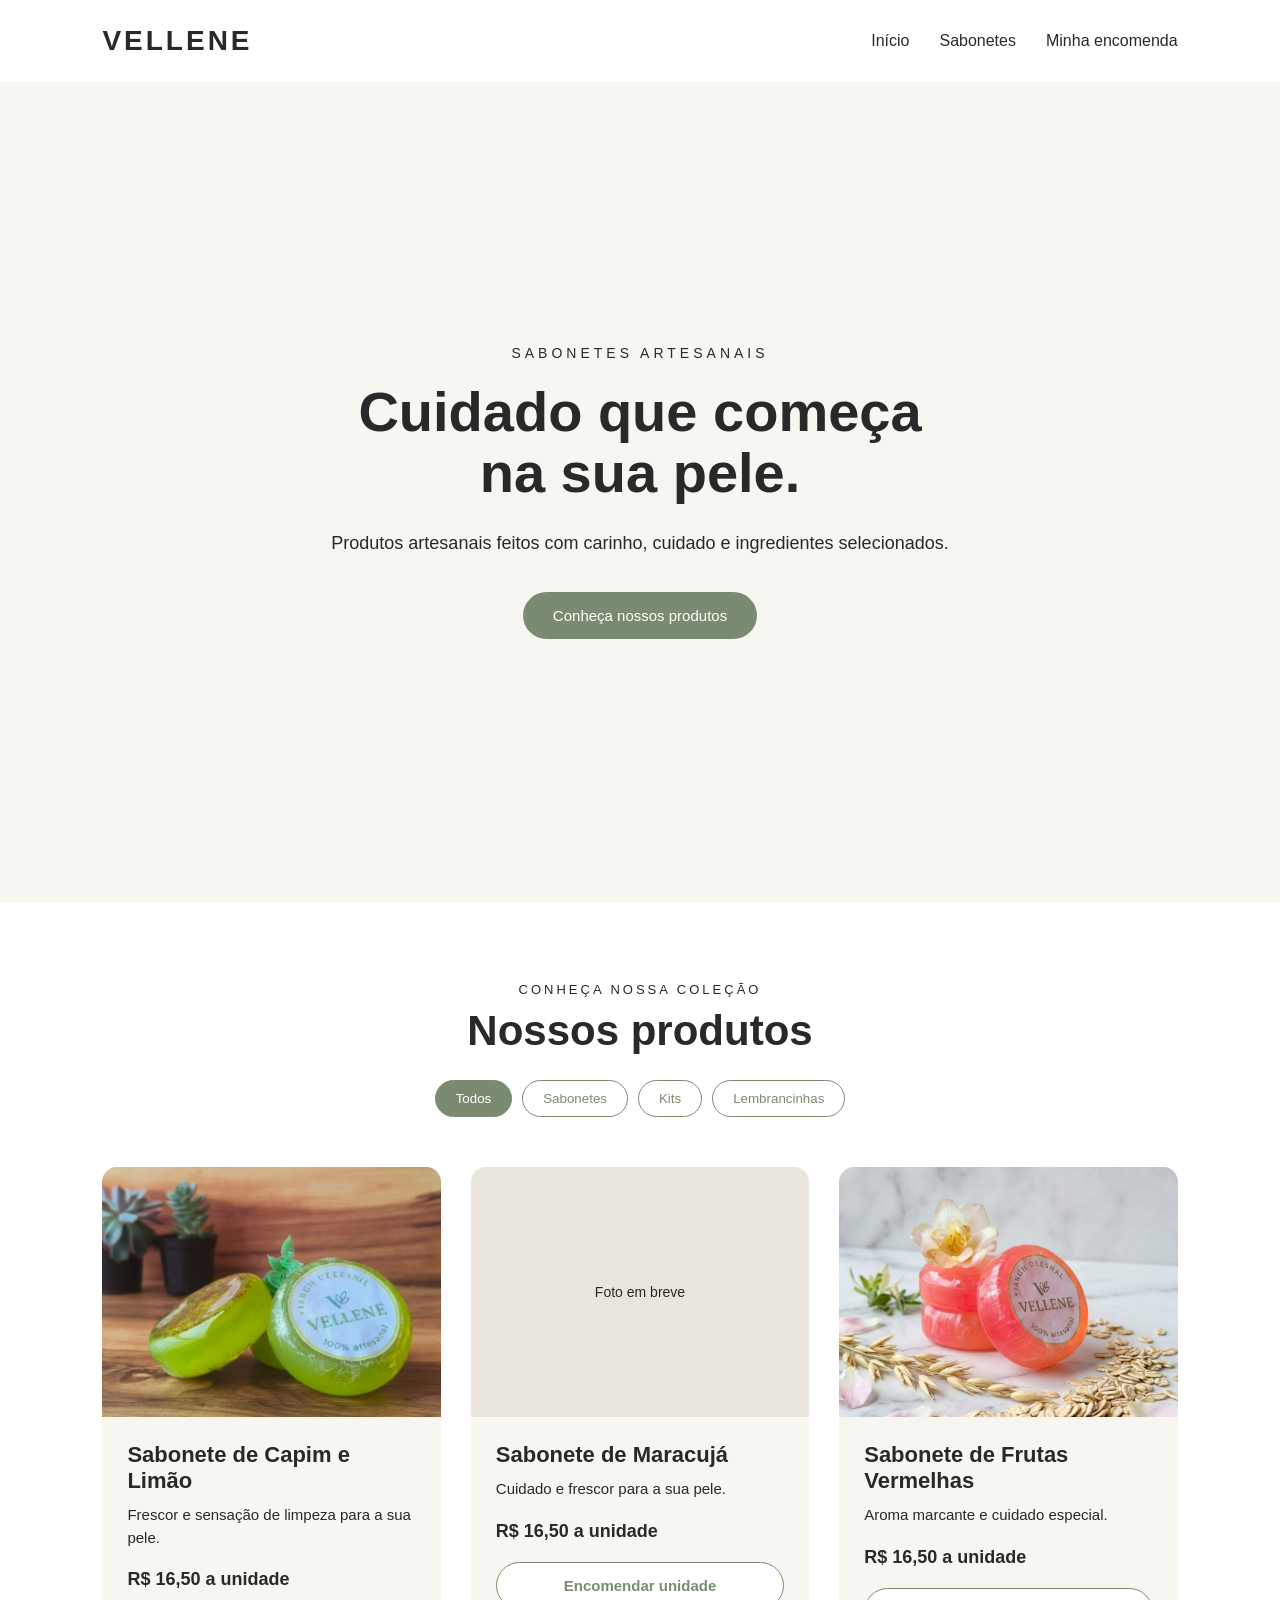
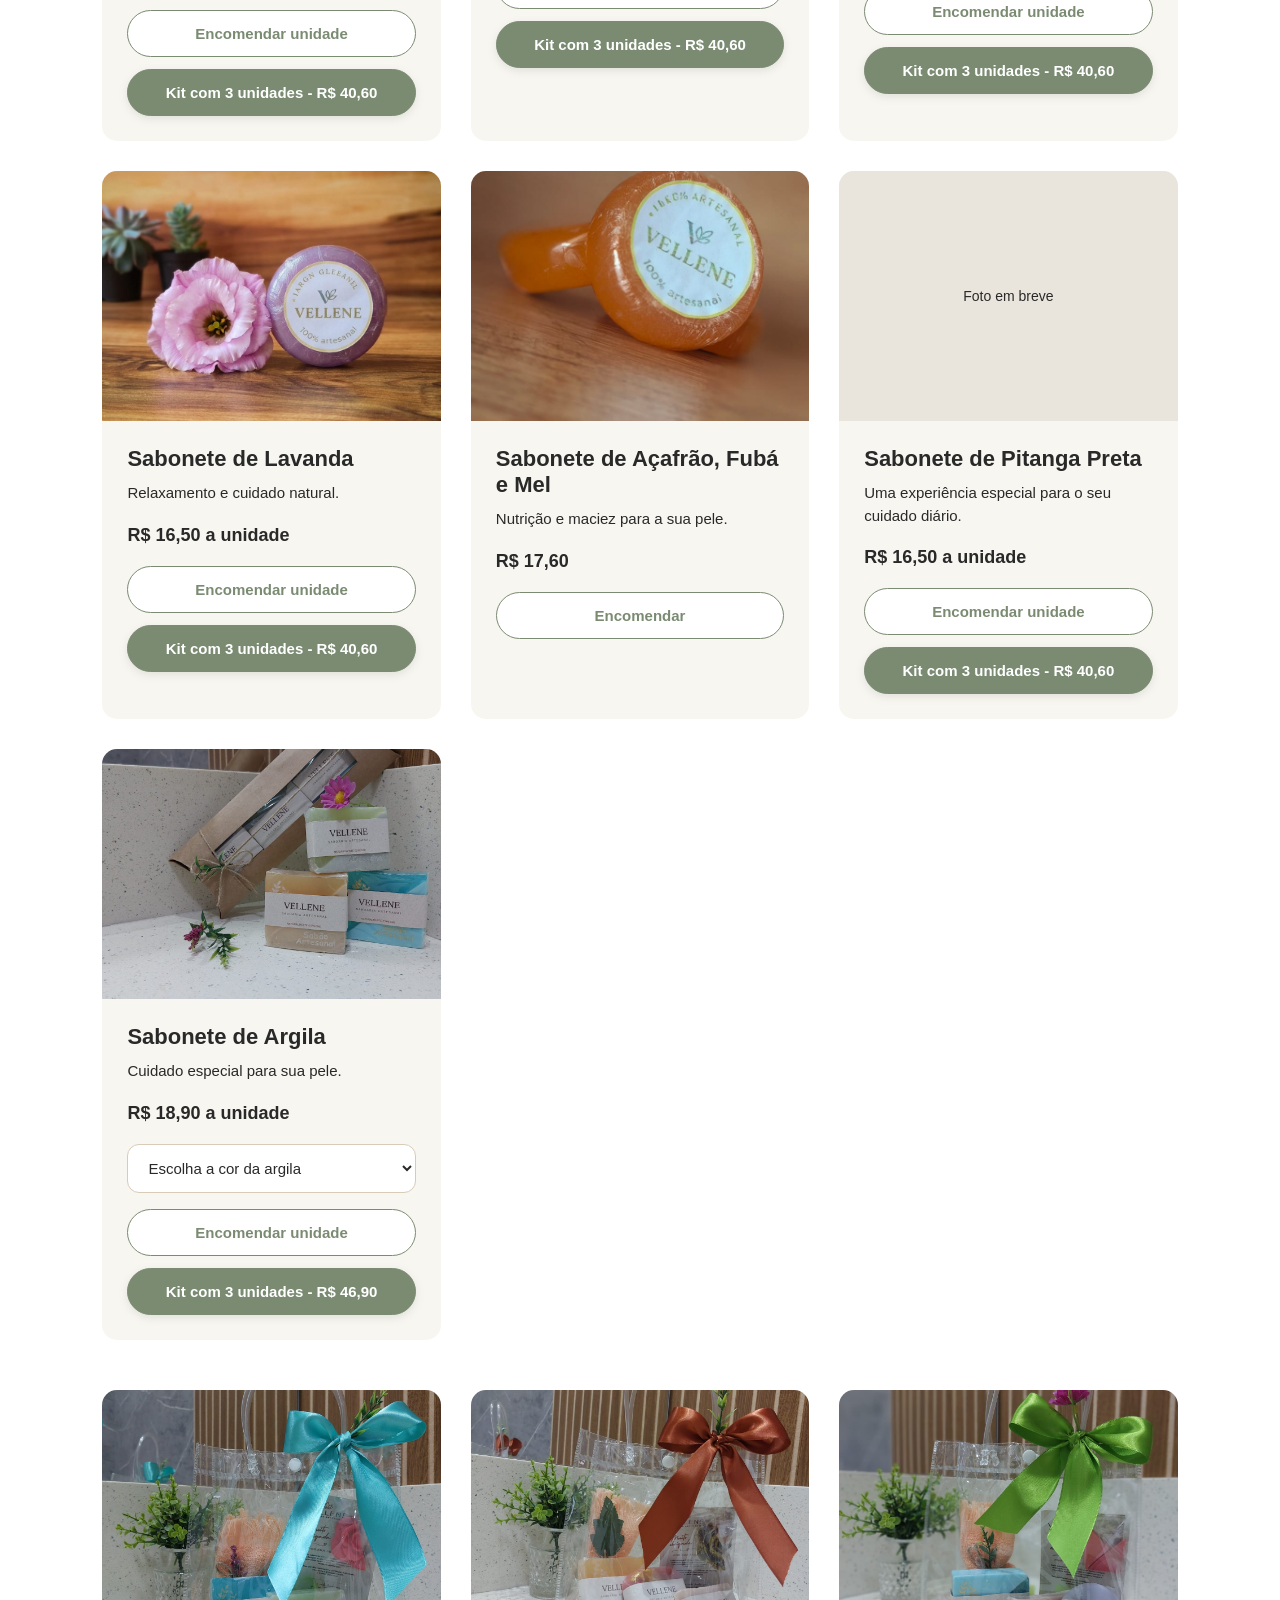
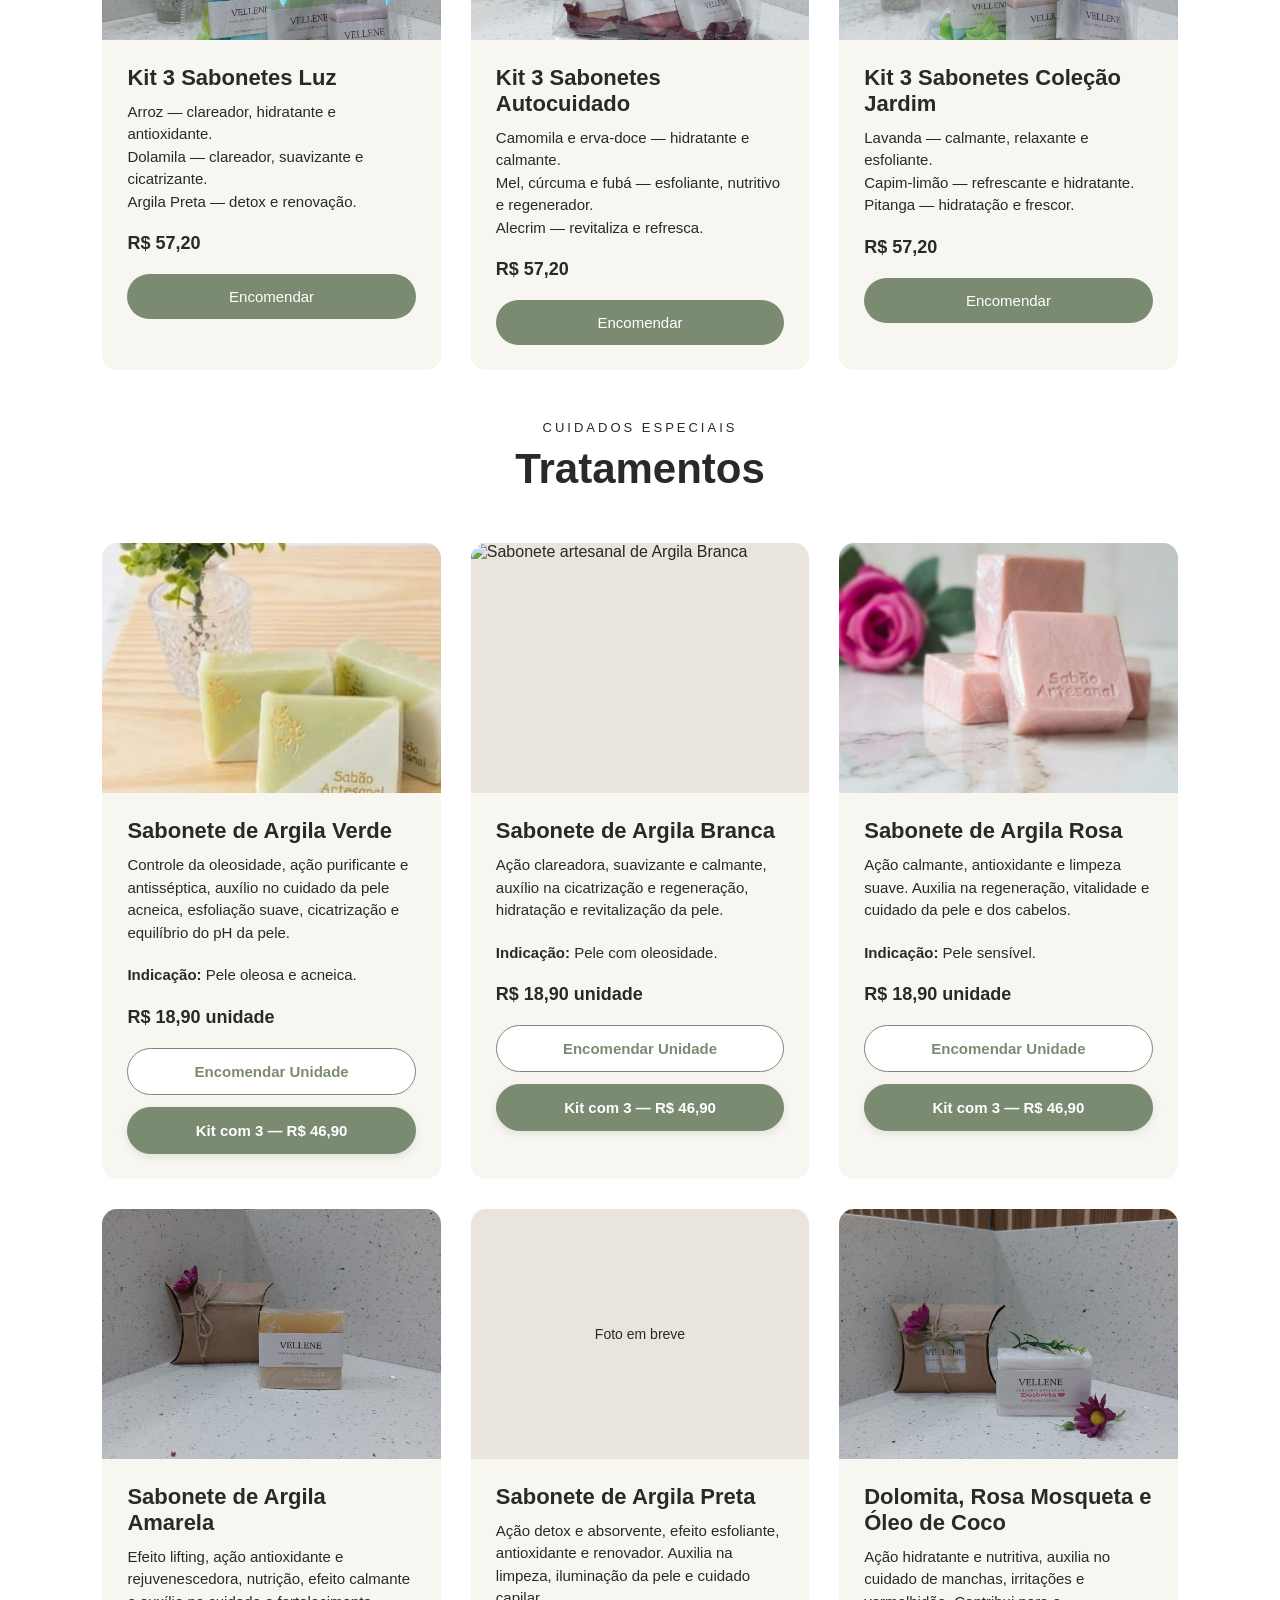
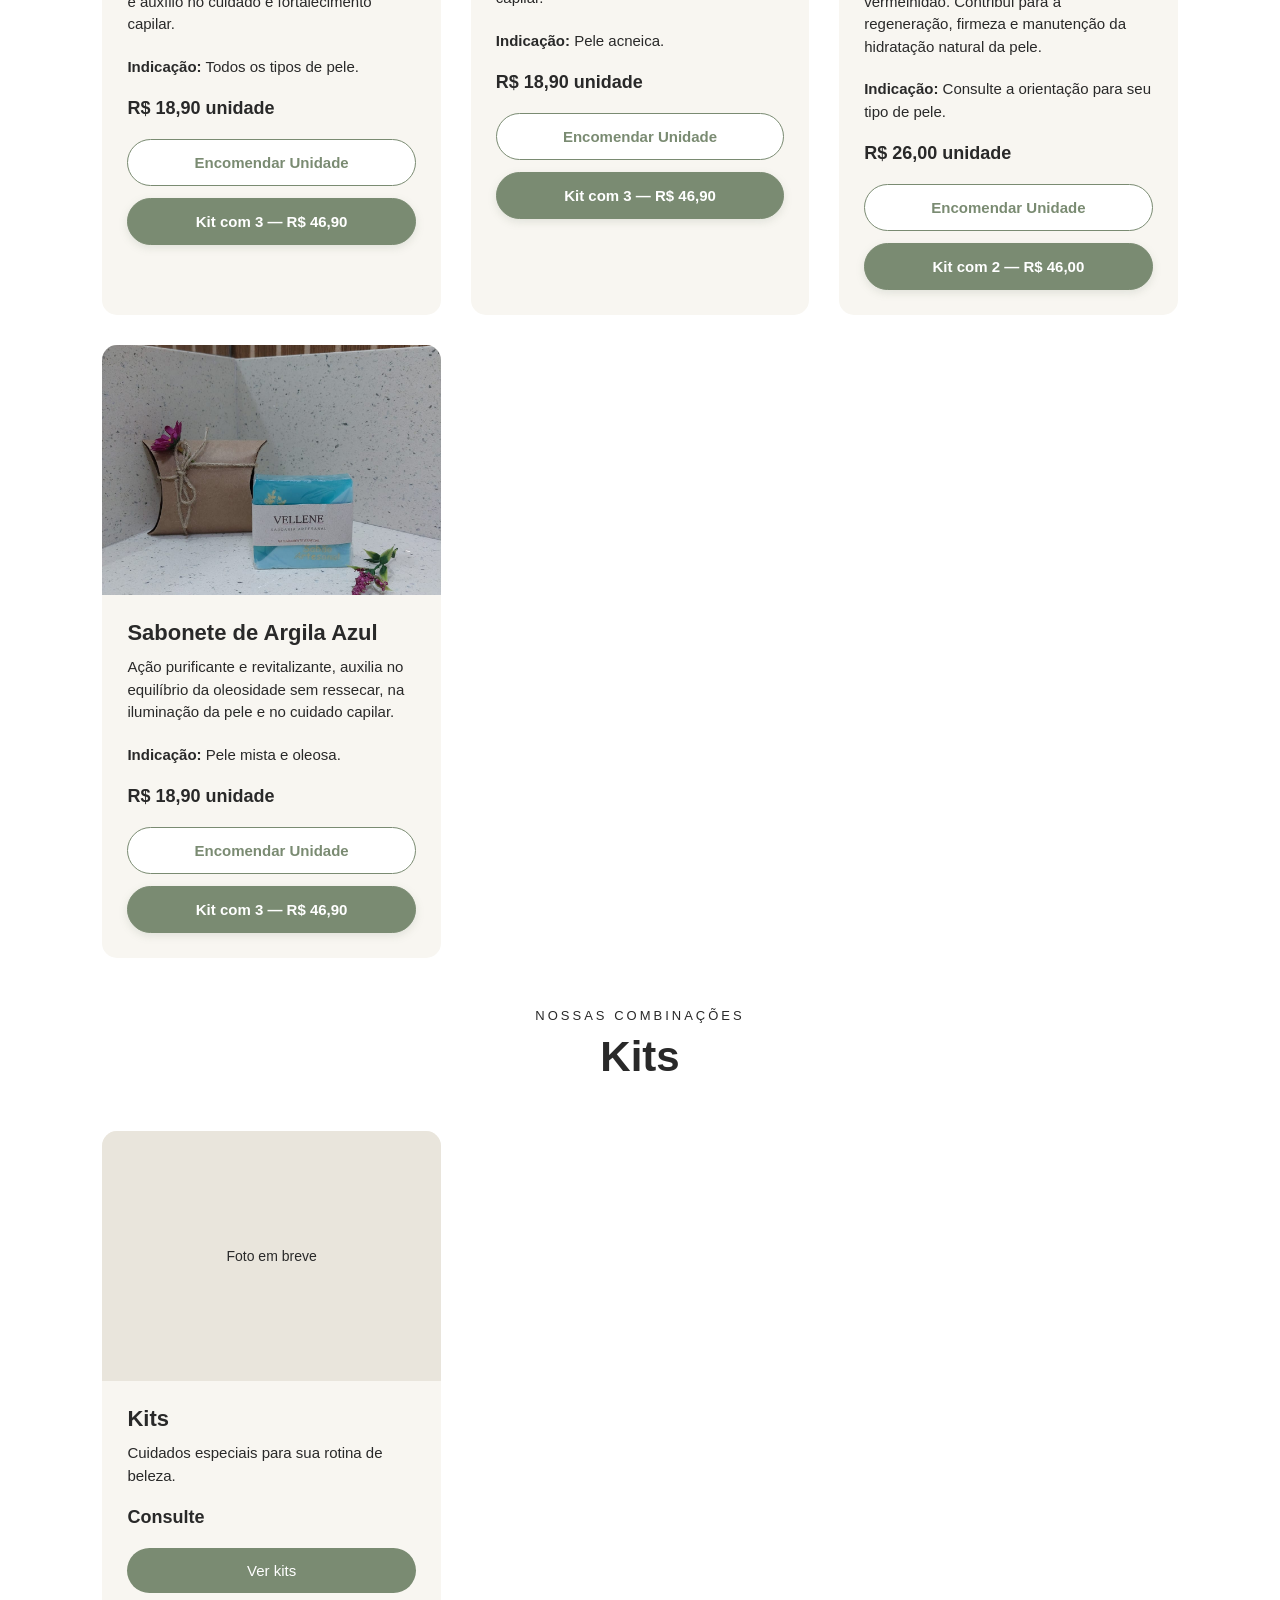
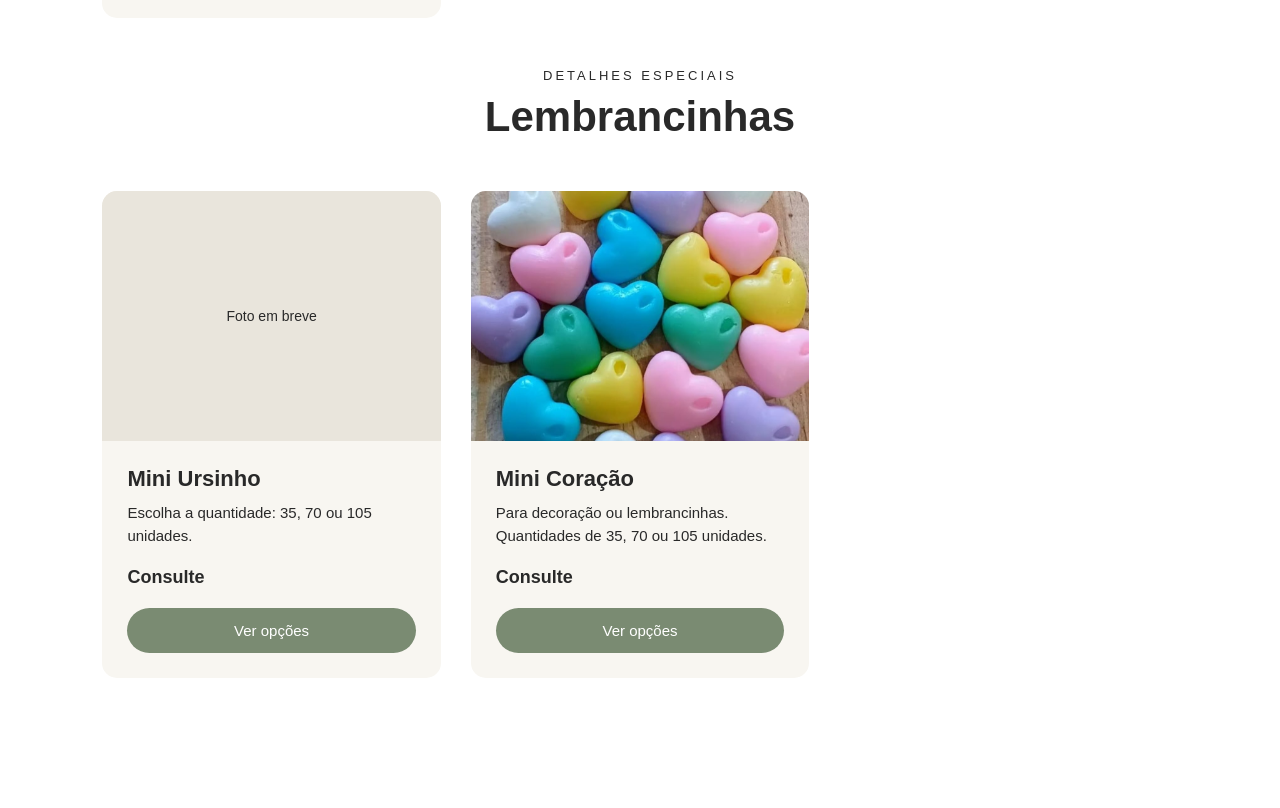
==== commit af61fc76: "Add files via upload" ====
--- a/index.html
+++ b/index.html
@@ -438,7 +438,7 @@
         <div class="product-card" data-category="tratamentos">
             <div class="product-image">
                 <img
-                    src="images/sabonete-argila-verde.jpg"
+                    src="images/Sabonete-Argila-verde.jpg"
                     alt="Sabonete artesanal de Argila Verde"
                 >
 
@@ -475,7 +475,7 @@
         <div class="product-card" data-category="tratamentos">
             <div class="product-image">
                 <img
-                    src="images/sabonete-argila-azul.jpg"
+                    src="images/Sabonete-Argila-azul.jpg"
                     alt="Sabonete artesanal de Argila Branca"
                 >
 
@@ -510,7 +510,7 @@
         <div class="product-card" data-category="tratamentos">
             <div class="product-image">
                 <img
-                    src="images/sabonete-argila-rosa.jpg"
+                    src="images/Sabonete-Argila-rosa.jpg"
                     alt="Sabonete artesanal de Argila Rosa"
                 >
 
@@ -545,7 +545,7 @@
         <div class="product-card" data-category="tratamentos">
             <div class="product-image">
                 <img
-                    src="images/sabonete-argila-amarela.jpg"
+                    src="images/Sabonete-Argila-amarela.jpg"
                     alt="Sabonete artesanal de Argila Amarela"
                 >
             </div>
@@ -645,7 +645,7 @@
         <div class="product-card" data-category="tratamentos">
             <div class="product-image">
                 <img
-                    src="images/sabonete-argila-branca.jpg"
+                    src="images/Sabonete-Argila-branca.jpg"
                     alt="Sabonete artesanal de Argila Azul"
                 >
                 </div>
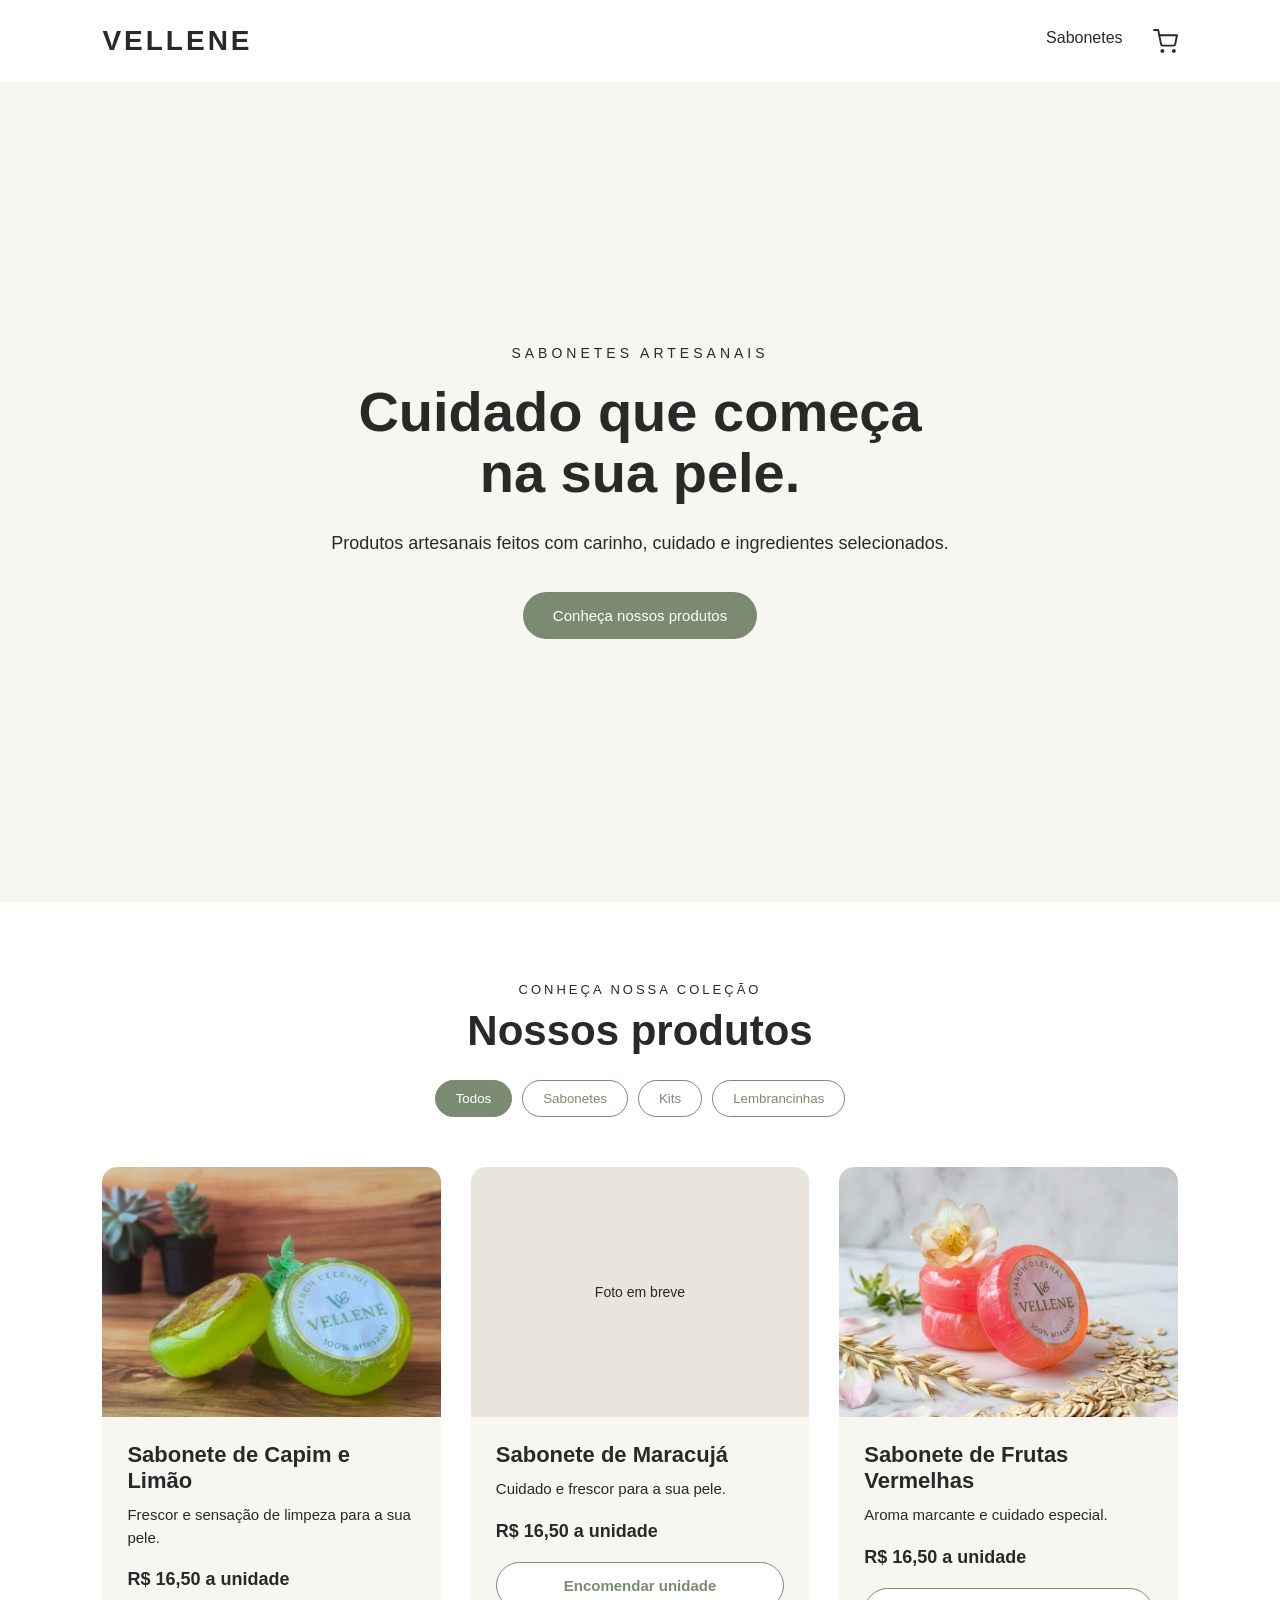
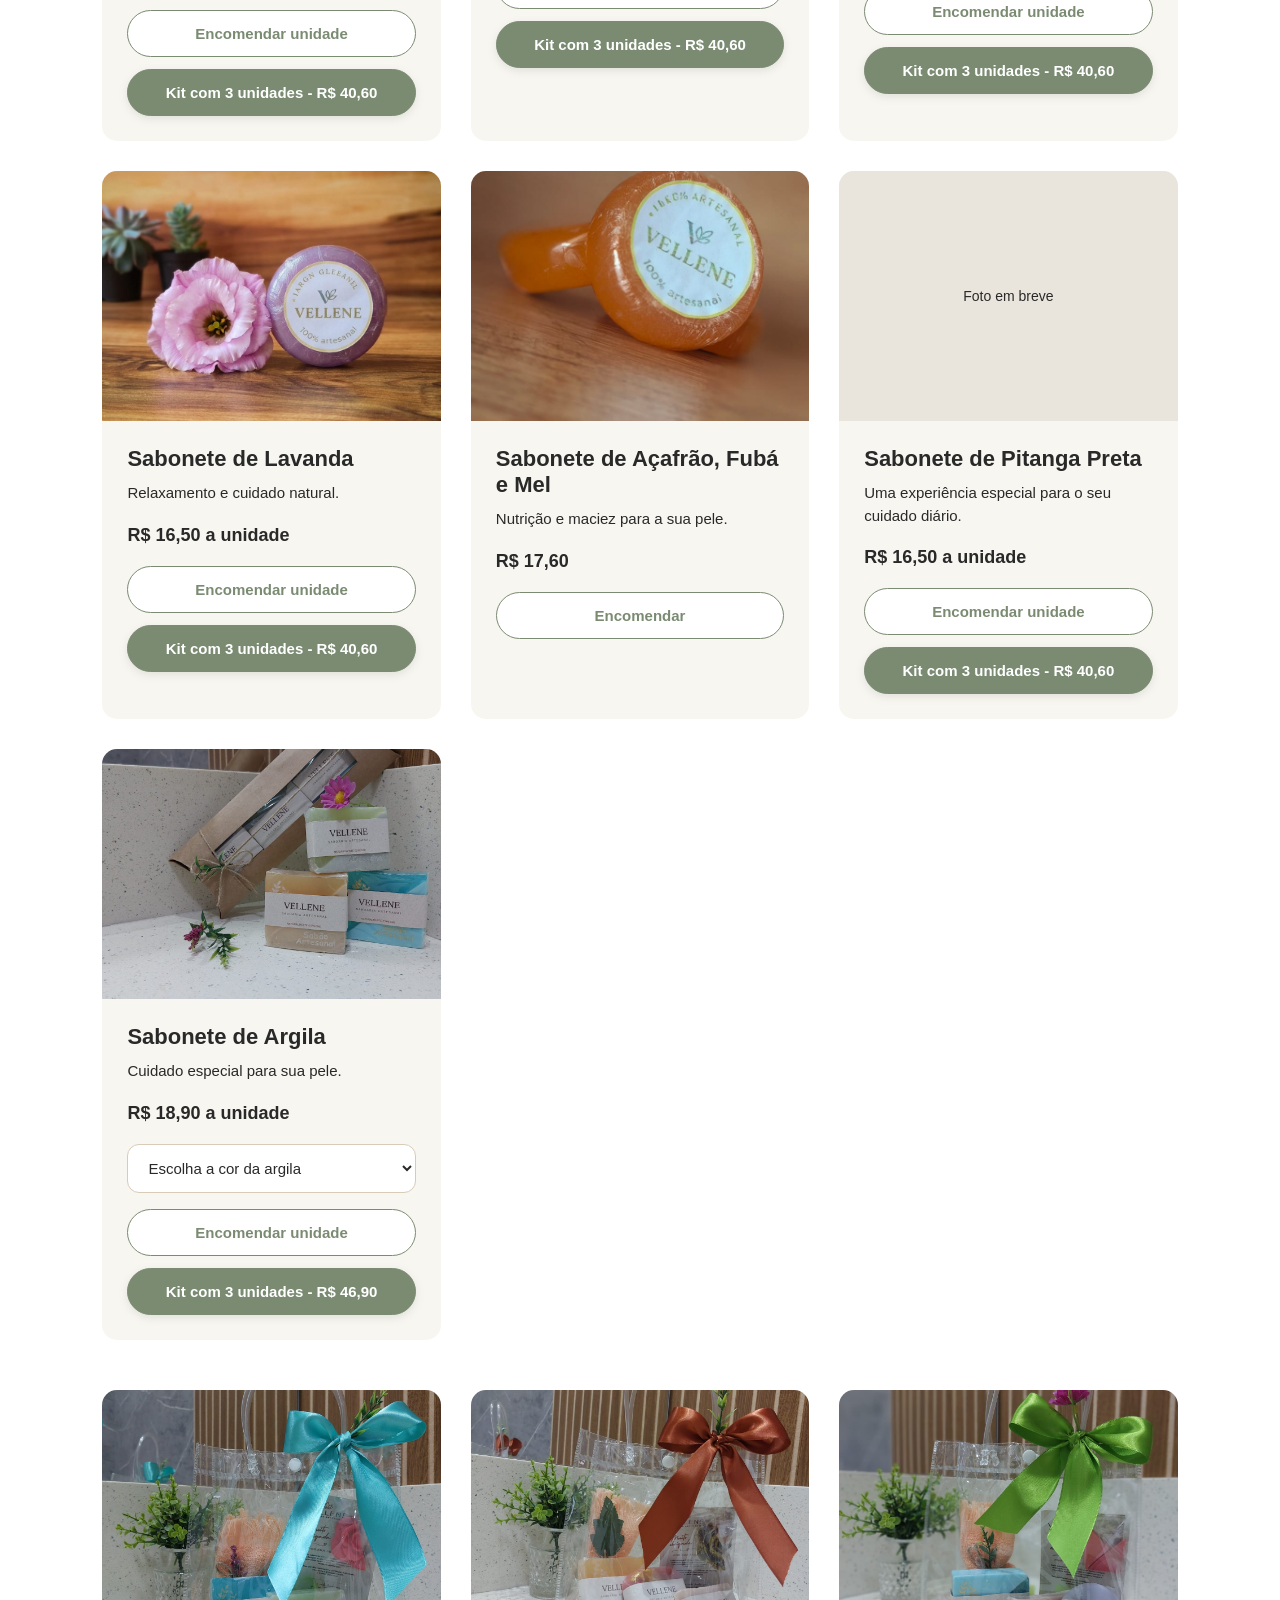
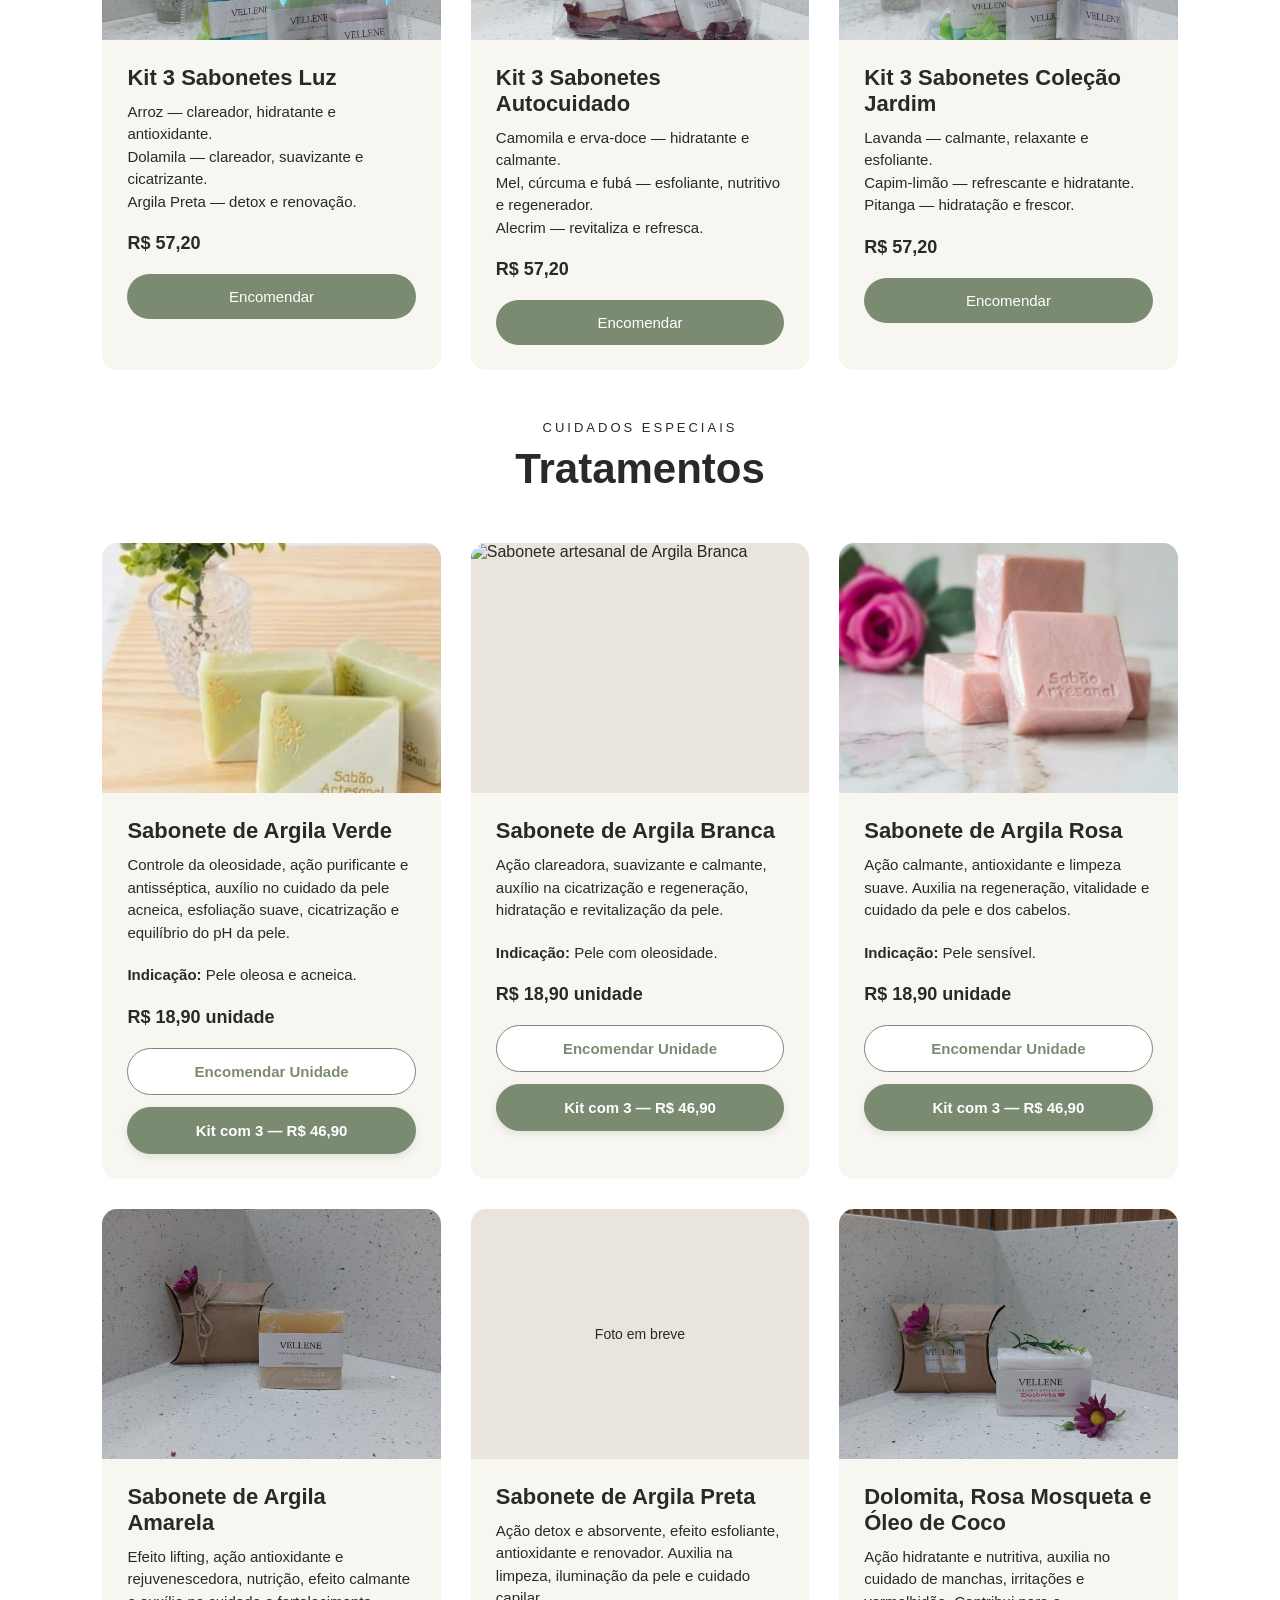
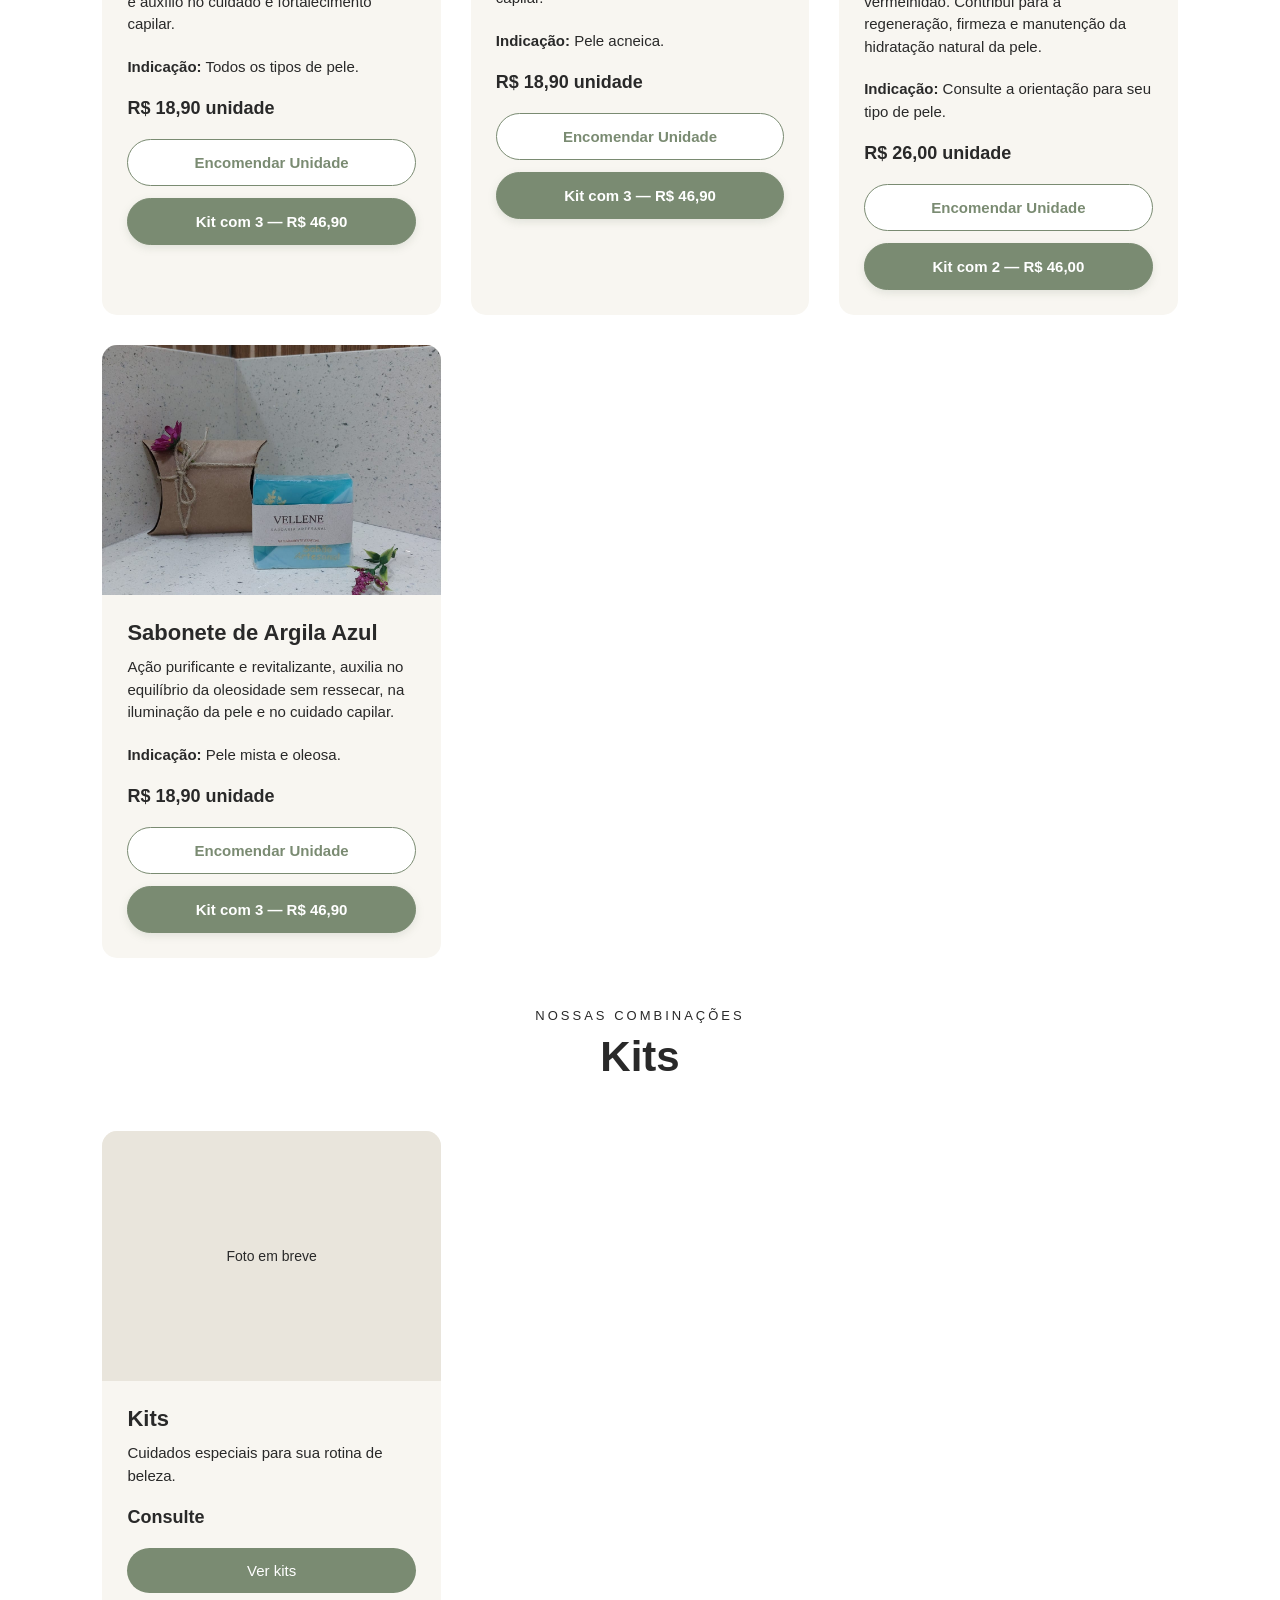
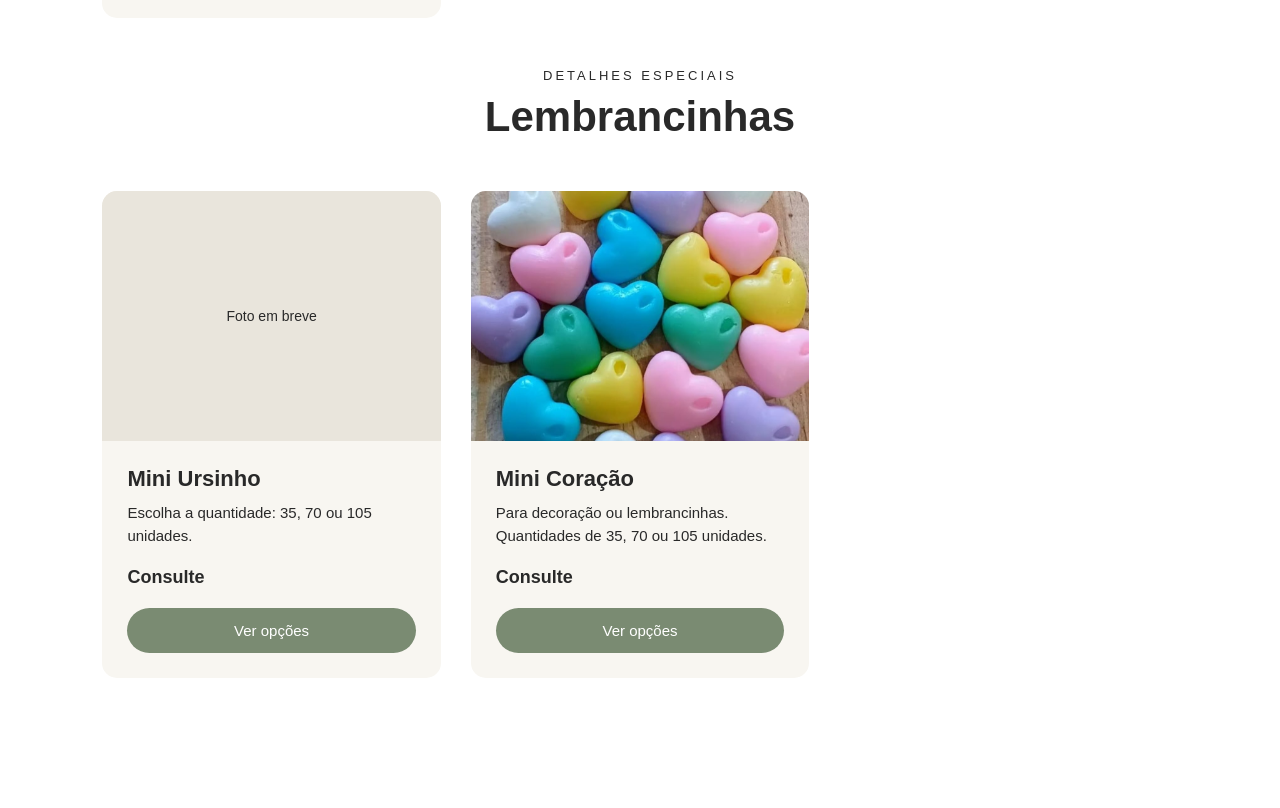
==== commit 3cc812d0: "Add files via upload" ====
--- a/index.html
+++ b/index.html
@@ -14,17 +14,33 @@
 
     <!-- CABEÇALHO -->
 
-    <header>
-
-        <h1>VELLENE</h1>
-
-        <nav>
-            <a href="#inicio">Início</a>
-            <a href="#sabonetes">Sabonetes</a>
-            <a href="encomenda.html">Minha encomenda</a>
-        </nav>
-
-    </header>
+<header>
+
+    <h1>
+        <a href="#inicio" class="logo-link">VELLENE</a>
+    </h1>
+
+    <nav>
+        <a href="#sabonetes">Sabonetes</a>
+
+        <a href="encomenda.html" class="cart-link" aria-label="Minhas encomendas" title="Minhas encomendas">
+            <svg xmlns="http://www.w3.org/2000/svg"
+                width="25" height="25"
+                viewBox="0 0 24 24"
+                fill="none"
+                stroke="currentColor"
+                stroke-width="1.8"
+                stroke-linecap="round"
+                stroke-linejoin="round">
+
+                <circle cx="9" cy="21" r="1"/>
+                <circle cx="20" cy="21" r="1"/>
+                <path d="M1 1h4l2.68 13.39a2 2 0 0 0 2 1.61h9.72a2 2 0 0 0 2-1.61L23 6H6"/>
+            </svg>
+        </a>
+    </nav>
+
+</header>
 
 
     <main>
--- a/css/styles.css
+++ b/css/styles.css
@@ -898,3 +898,25 @@
     border-color: var(--marrom);
     transform: translateY(-2px);
 }
+
+/* LOGO VELLENE COMO BOTÃO DE INÍCIO */
+
+.logo-link {
+    text-decoration: none;
+    color: inherit;
+}
+
+/* ÍCONE DO CARRINHO */
+
+.cart-link {
+    display: inline-flex;
+    align-items: center;
+    justify-content: center;
+    color: inherit;
+    transition: 0.3s;
+}
+
+.cart-link:hover {
+    color: var(--verde);
+    transform: scale(1.1);
+}
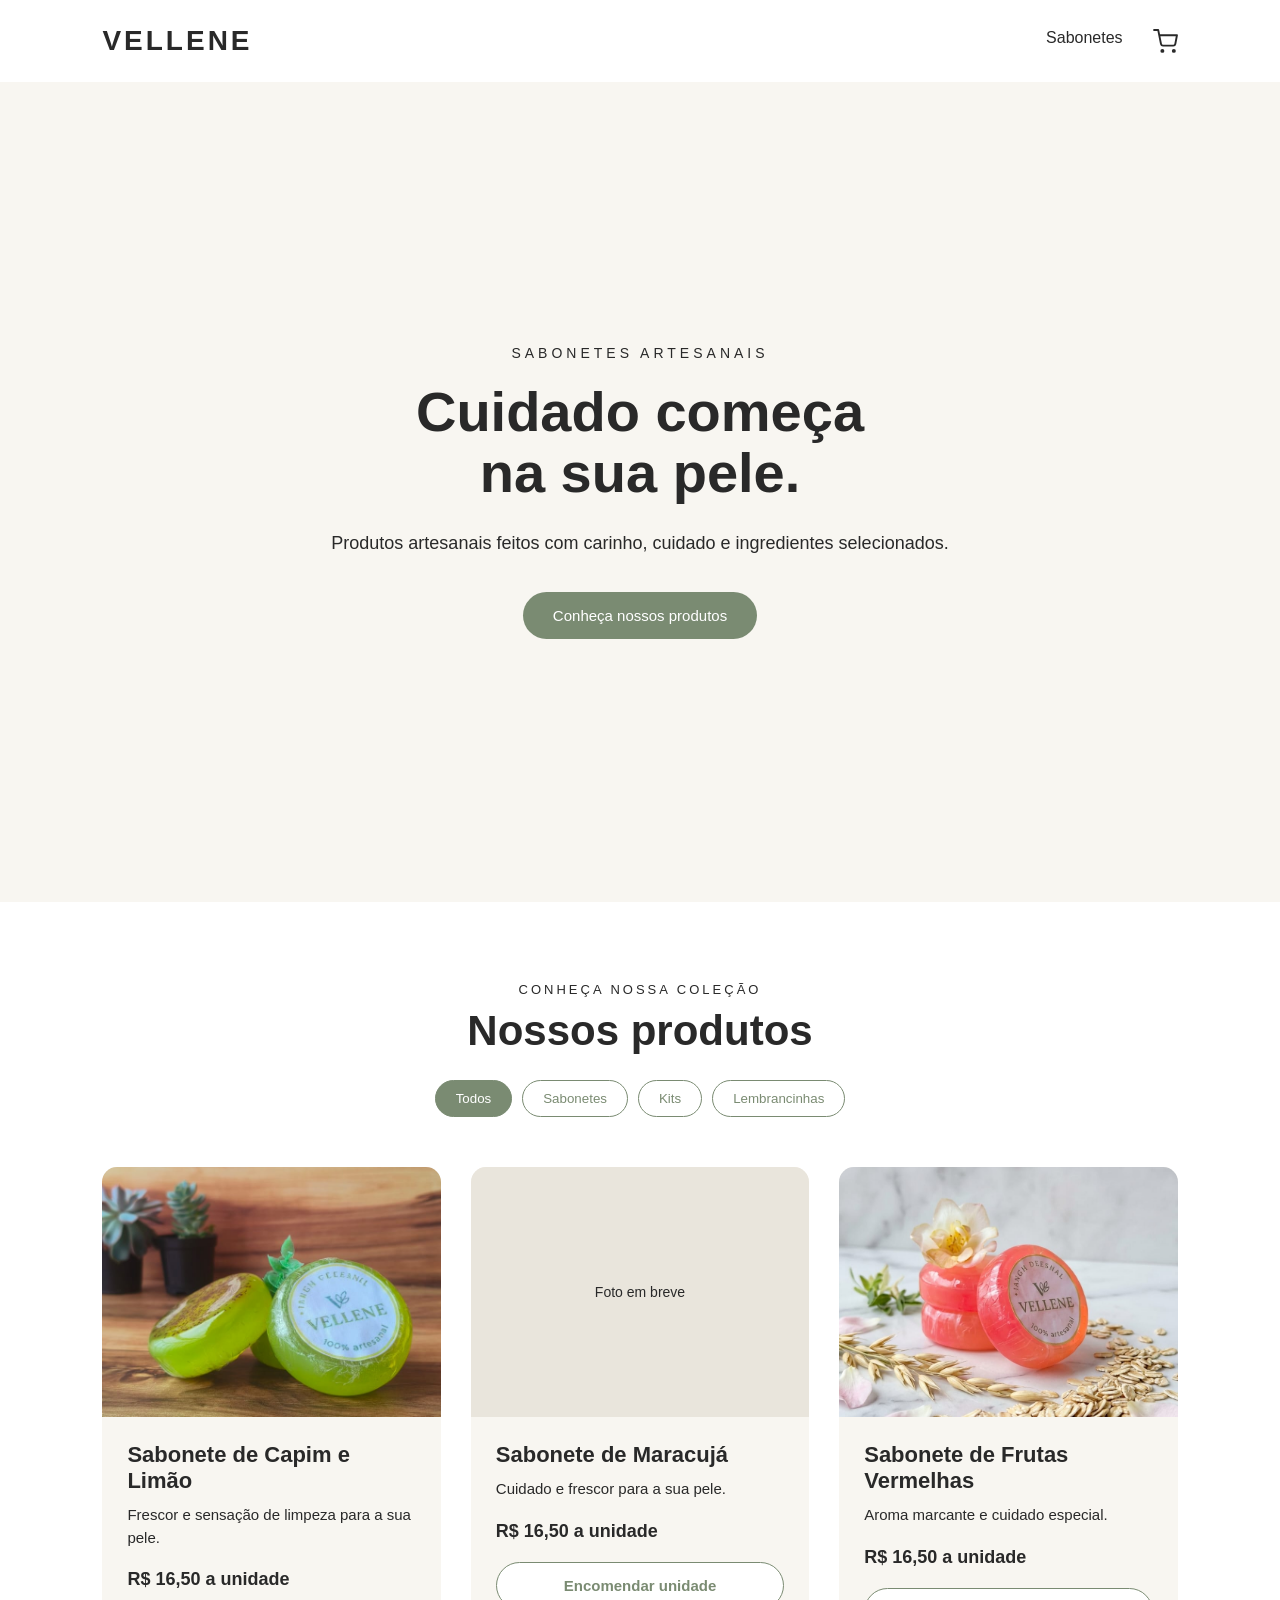
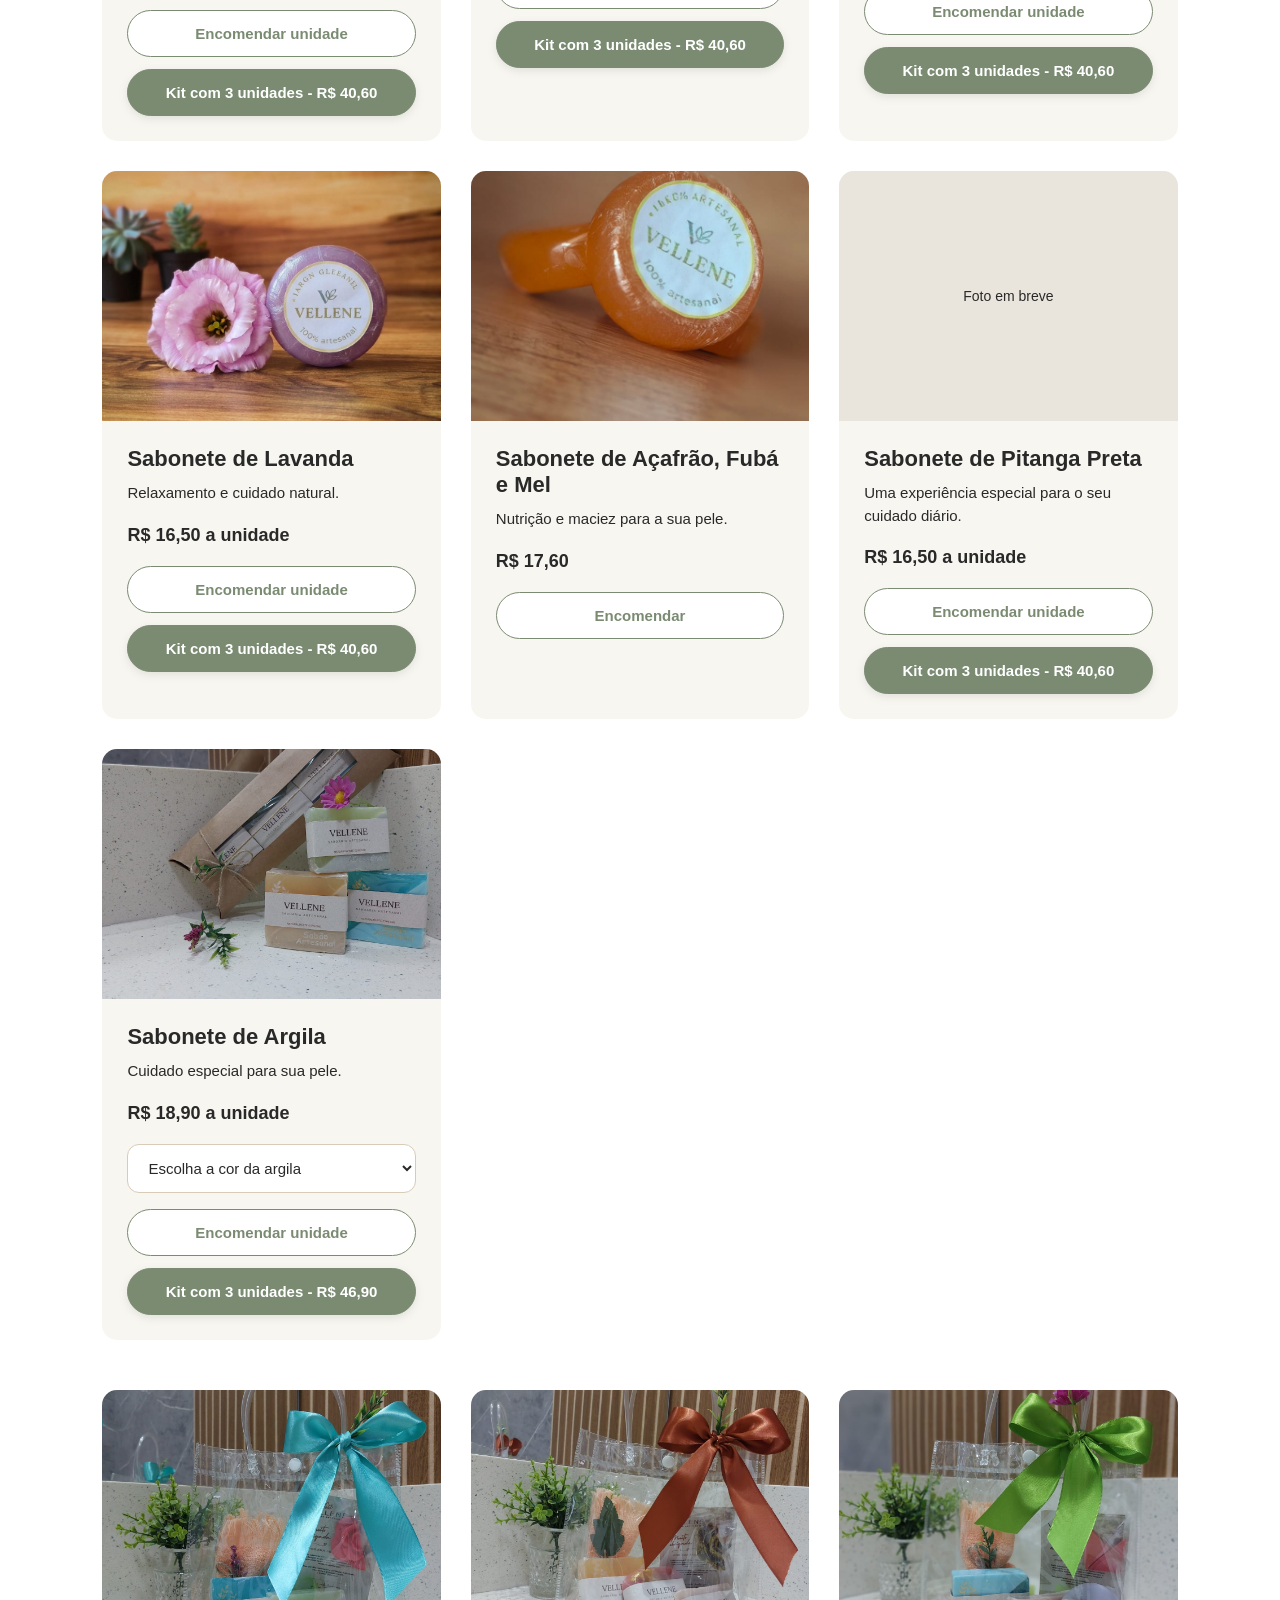
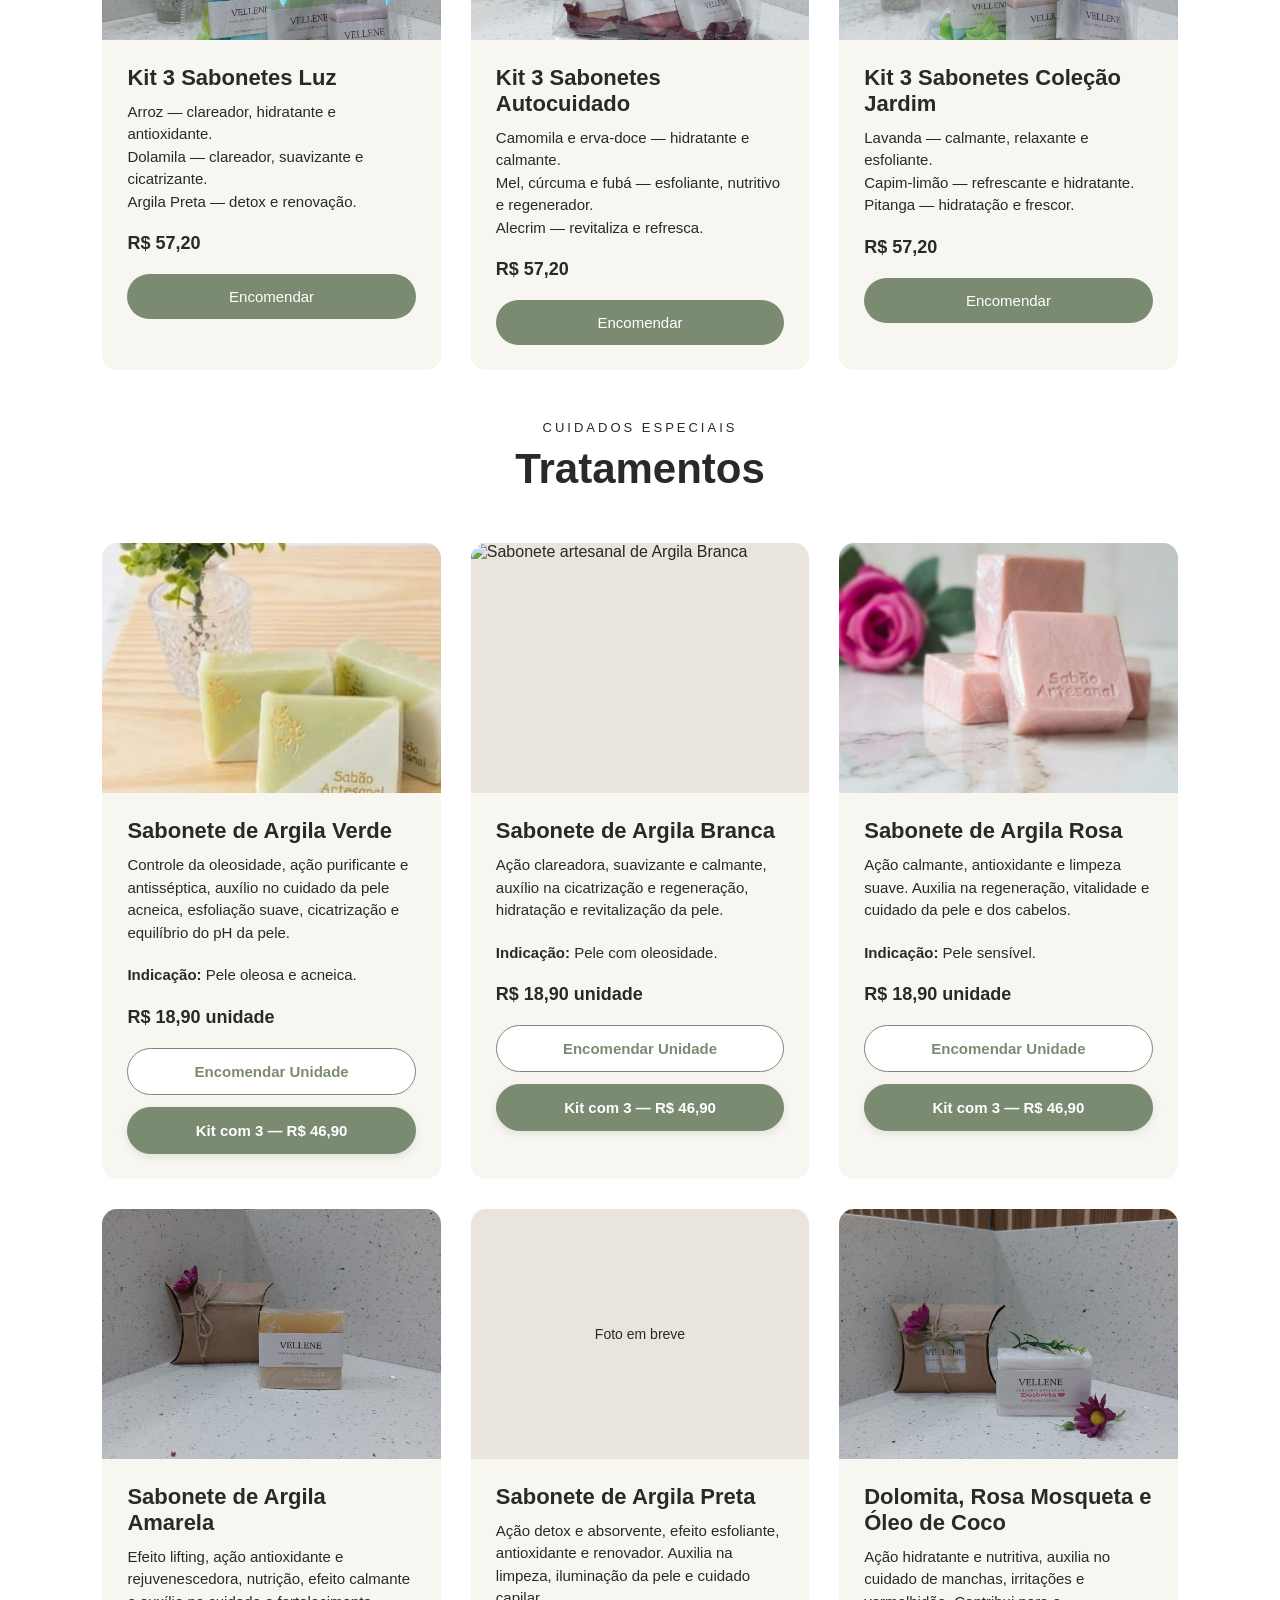
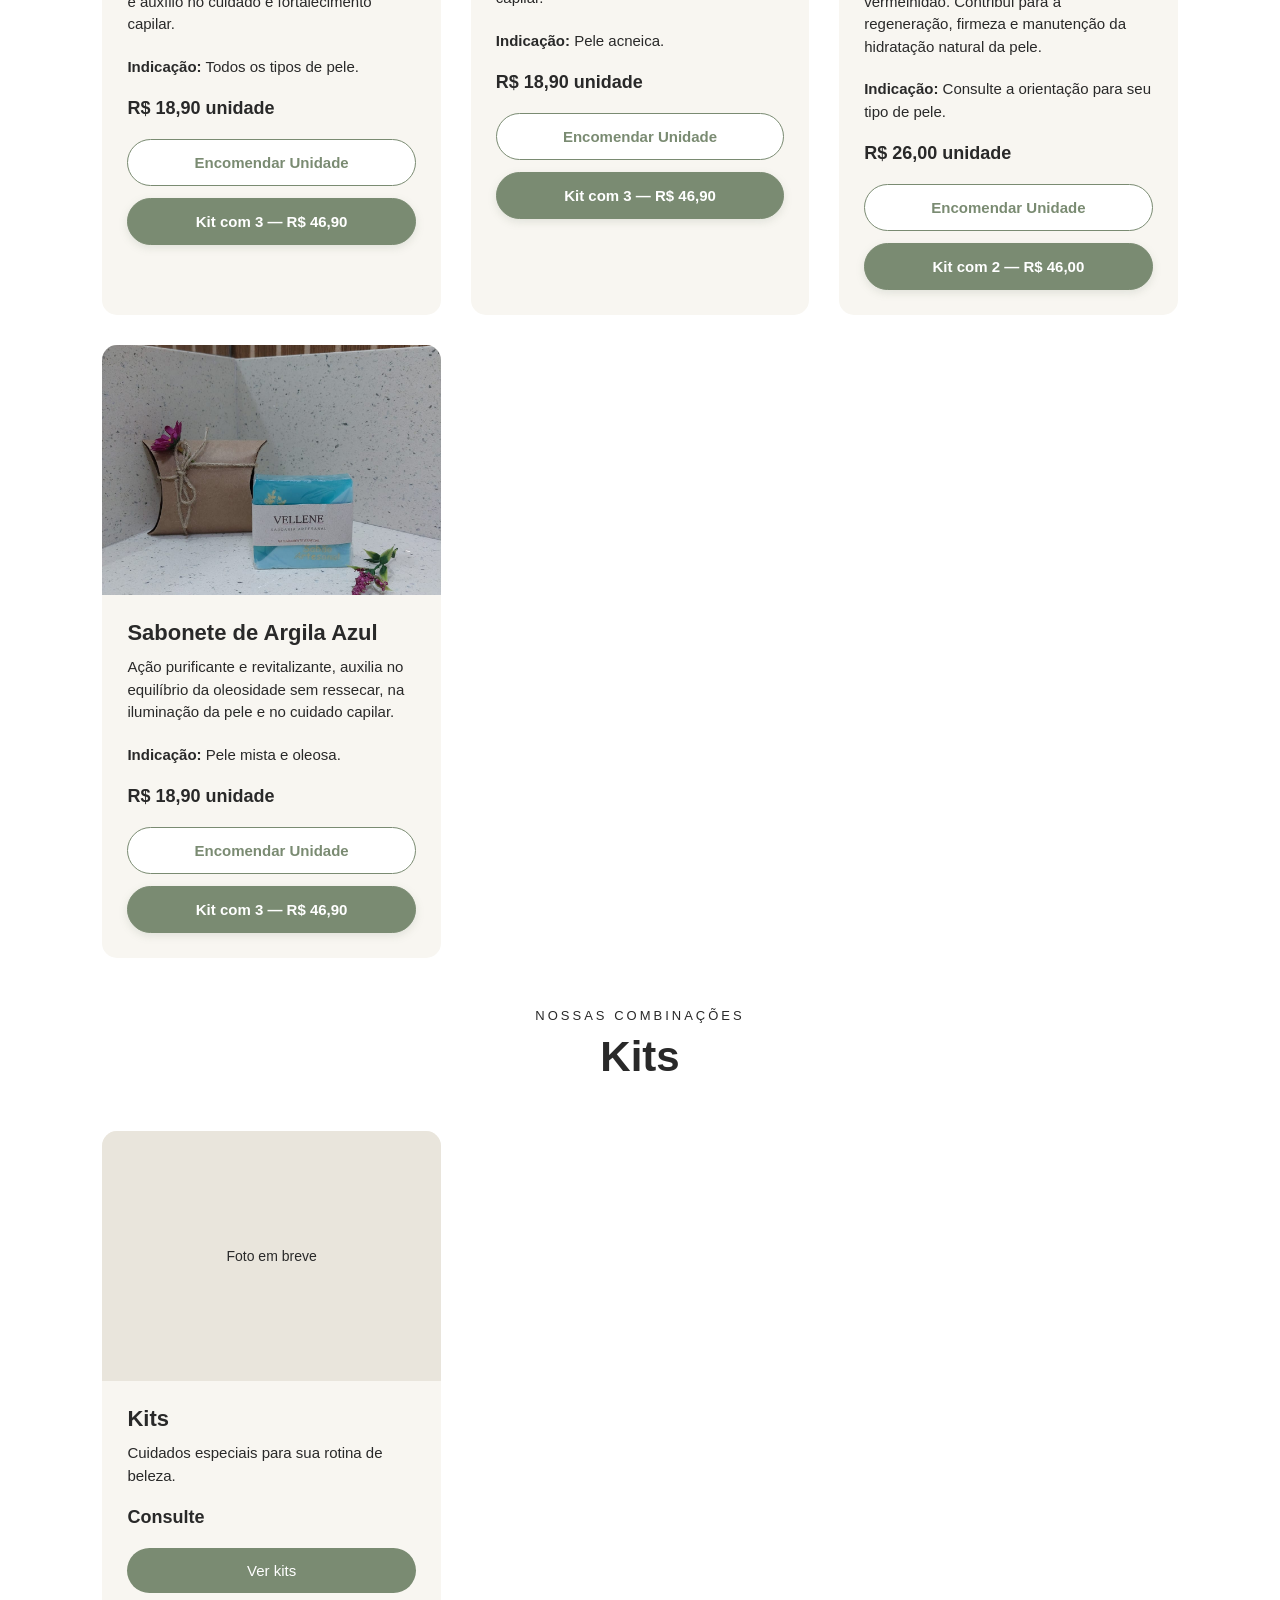
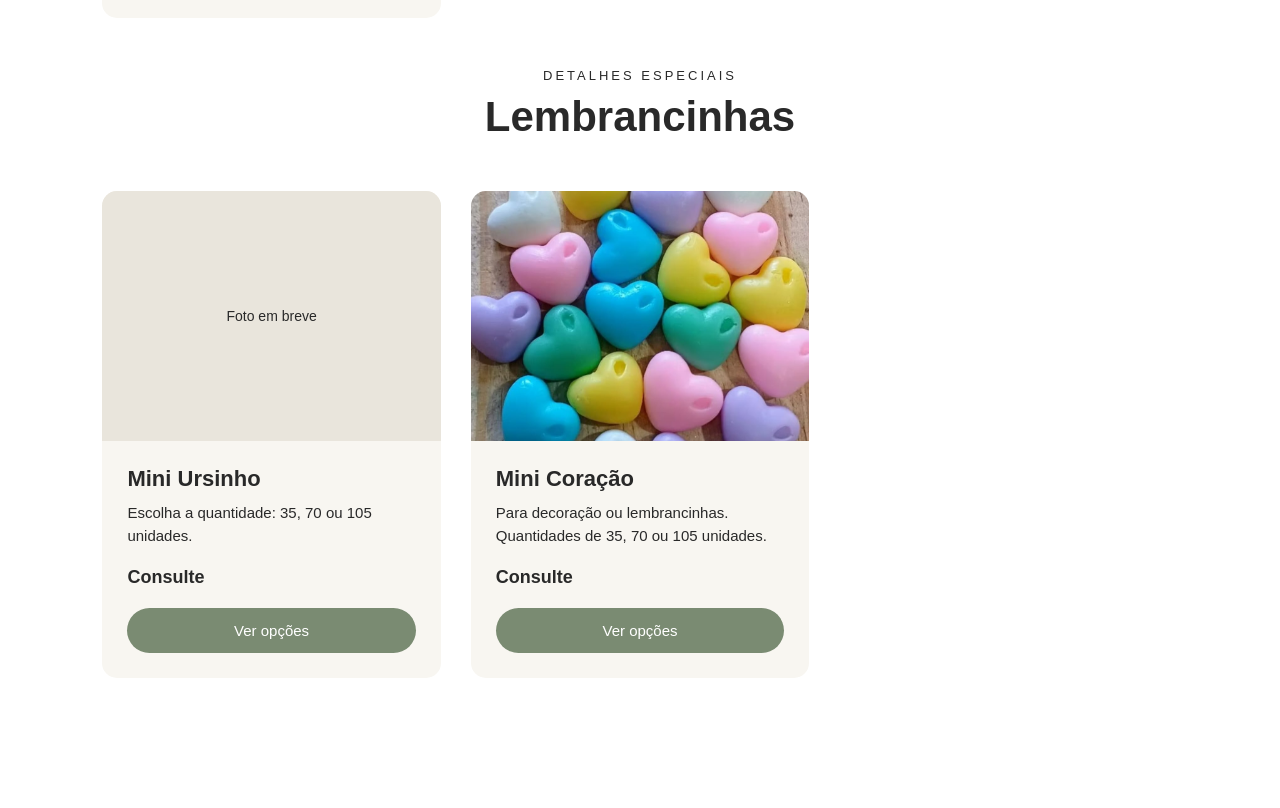
==== commit b8be1573: "Add files via upload" ====
--- a/index.html
+++ b/index.html
@@ -56,7 +56,7 @@
                 </p>
 
                 <h2>
-                    Cuidado que começa<br>
+                    Cuidado começa<br>
                     na sua pele.
                 </h2>
 
